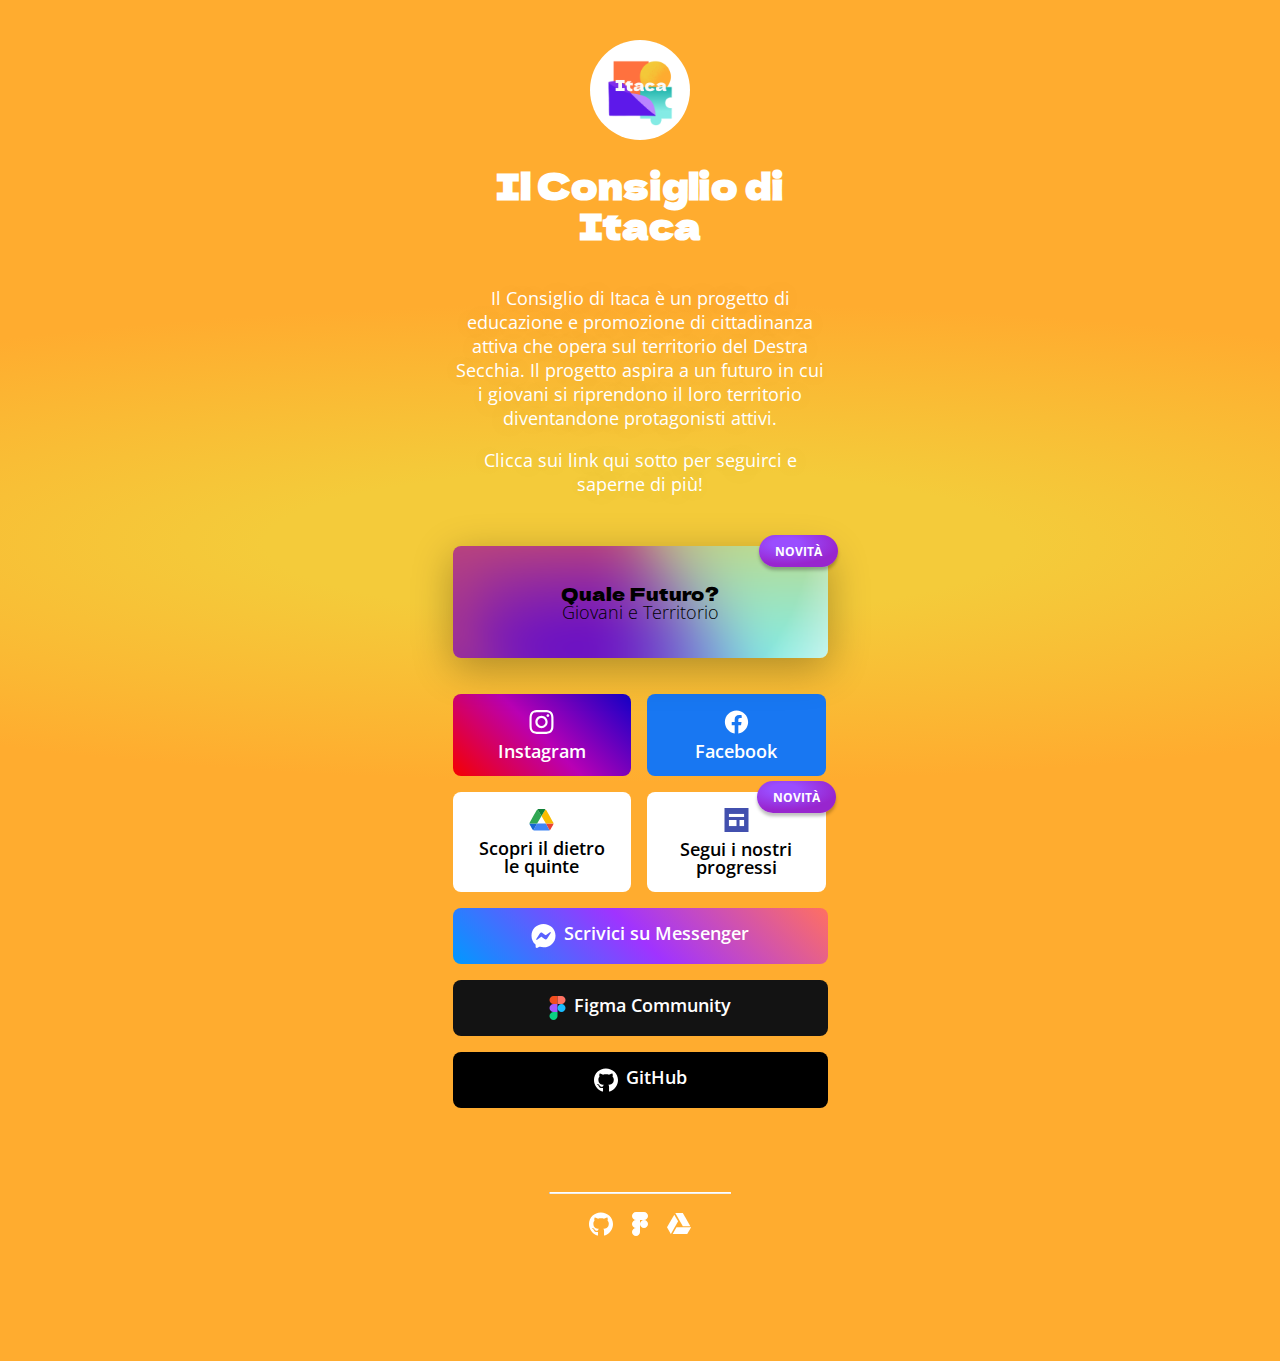
==== index.html @ 5f4da8b5 "UPD: aggiunto link live FB e sfondo" ====
<!DOCTYPE html>
<html lang="it" class="no-js">

<head>
    <meta charset="UTF-8" />
    <meta name="viewport" content="width=device-width" />

    <title>Il Consiglio di Itaca</title>

    <script type="module">
        document.documentElement.classList.remove("no-js"); document.documentElement.classList.add("js");
    </script>

    <link rel="stylesheet" href="assets/css/style.css" />
    <link rel="stylesheet" href="assets/css/print.css" media="print" />

    <!-- Primary Meta Tags -->
    <title>Il Consiglio di Itaca</title>
    <meta name="title" content="Il Consiglio di Itaca" />
    <meta name="description" content="Il Consiglio di Itaca è un progetto di educazione e promozione di cittadinanza attiva che opera sul territorio del Destra Secchia. Il progetto aspira a un futuro in cui i giovani si riprendono il loro territorio diventandone protagonisti attivi."
    />

    <!-- Open Graph / Facebook -->
    <meta property="og:type" content="website" />
    <meta property="og:url" content="https://consiglio-di-itaca.github.io/Links/" />
    <meta property="og:title" content="Il Consiglio di Itaca" />
    <meta property="og:description" content="Il Consiglio di Itaca è un progetto di educazione e promozione di cittadinanza attiva che opera sul territorio del Destra Secchia. Il progetto aspira a un futuro in cui i giovani si riprendono il loro territorio diventandone protagonisti attivi."
    />
    <meta property="og:image" content="assets/img/Banner-SEO.png" />

    <!-- Twitter -->
    <meta property="twitter:card" content="summary_large_image" />
    <meta property="twitter:url" content="https://consiglio-di-itaca.github.io/Links/" />
    <meta property="twitter:title" content="Il Consiglio di Itaca" />
    <meta property="twitter:description" content="Il Consiglio di Itaca è un progetto di educazione e promozione di cittadinanza attiva che opera sul territorio del Destra Secchia. Il progetto aspira a un futuro in cui i giovani si riprendono il loro territorio diventandone protagonisti attivi."
    />
    <meta property="twitter:image" content="assets/img/Banner-SEO.png" />

    <meta property="og:locale" content="it_IT" />
    <meta property="og:type" content="website" />

    <link rel="icon" href="" />
    <link rel="icon" href="" type="image/svg+xml" />
    <link rel="apple-touch-icon" href="" />
    <link rel="manifest" href="" />
    <meta name="theme-color" content="#FFAC2F" />
</head>

<body>
    <!-- Content -->
    <header>
        <img src="assets/img/logo_square.png" alt="Logo - Il Consiglio di Itaca" width="200" />
        <h1>Il Consiglio di Itaca</h1>
        <p>
            Il Consiglio di Itaca è un progetto di educazione e promozione di cittadinanza attiva che opera sul territorio del Destra Secchia. Il progetto aspira a un futuro in cui i giovani si riprendono il loro territorio diventandone protagonisti attivi.
        </p>
        <p>Clicca sui link qui sotto per seguirci e saperne di più!</p>
    </header>
    <main>
        <section>
            <div class="info">
                <p></p>
            </div>
        </section>
        <section>
            <div class="links">
                <a href="https://fb.watch/ceA417_gvL/" class="inEvidenza big new" target="_blank">
                    <p><b>Quale Futuro?</b><br />Giovani e Territorio</p>
                </a>
                <a href="https://www.instagram.com/consiglio_di_itaca/" target="_blank" rel="noopener noreferrer" class="ig small"><svg
              width="25"
              height="24"
              viewBox="0 0 25 24"
              fill="none"
              xmlns="http://www.w3.org/2000/svg"
            >
              <path
                d="M12.5 0C9.24 0 8.833 0.015 7.553 0.072C6.275 0.132 5.405 0.333 4.64 0.63C3.851 0.936 3.181 1.347 2.514 2.014C1.847 2.681 1.435 3.35 1.13 4.14C0.833 4.905 0.631 5.775 0.572 7.053C0.512 8.333 0.5 8.74 0.5 12C0.5 15.26 0.515 15.667 0.572 16.947C0.632 18.224 0.833 19.095 1.13 19.86C1.436 20.648 1.847 21.319 2.514 21.986C3.181 22.652 3.85 23.065 4.64 23.37C5.406 23.666 6.276 23.869 7.553 23.928C8.833 23.988 9.24 24 12.5 24C15.76 24 16.167 23.985 17.447 23.928C18.724 23.868 19.595 23.666 20.36 23.37C21.148 23.064 21.819 22.652 22.486 21.986C23.152 21.319 23.565 20.651 23.87 19.86C24.166 19.095 24.369 18.224 24.428 16.947C24.488 15.667 24.5 15.26 24.5 12C24.5 8.74 24.485 8.333 24.428 7.053C24.368 5.776 24.166 4.904 23.87 4.14C23.564 3.351 23.152 2.681 22.486 2.014C21.819 1.347 21.151 0.935 20.36 0.63C19.595 0.333 18.724 0.131 17.447 0.072C16.167 0.012 15.76 0 12.5 0ZM12.5 2.16C15.703 2.16 16.085 2.176 17.35 2.231C18.52 2.286 19.155 2.48 19.577 2.646C20.139 2.863 20.537 3.123 20.959 3.542C21.378 3.962 21.638 4.361 21.855 4.923C22.019 5.345 22.215 5.98 22.268 7.15C22.325 8.416 22.338 8.796 22.338 12C22.338 15.204 22.323 15.585 22.264 16.85C22.203 18.02 22.008 18.655 21.843 19.077C21.619 19.639 21.364 20.037 20.944 20.459C20.525 20.878 20.12 21.138 19.564 21.355C19.144 21.519 18.499 21.715 17.329 21.768C16.055 21.825 15.68 21.838 12.47 21.838C9.259 21.838 8.884 21.823 7.611 21.764C6.44 21.703 5.795 21.508 5.375 21.343C4.806 21.119 4.415 20.864 3.996 20.444C3.575 20.025 3.306 19.62 3.096 19.064C2.931 18.644 2.737 17.999 2.676 16.829C2.631 15.569 2.615 15.18 2.615 11.985C2.615 8.789 2.631 8.399 2.676 7.124C2.737 5.954 2.931 5.31 3.096 4.89C3.306 4.32 3.575 3.93 3.996 3.509C4.415 3.09 4.806 2.82 5.375 2.611C5.795 2.445 6.426 2.25 7.596 2.19C8.871 2.145 9.246 2.13 12.455 2.13L12.5 2.16ZM12.5 5.838C9.095 5.838 6.338 8.598 6.338 12C6.338 15.405 9.098 18.162 12.5 18.162C15.905 18.162 18.662 15.402 18.662 12C18.662 8.595 15.902 5.838 12.5 5.838ZM12.5 16C10.29 16 8.5 14.21 8.5 12C8.5 9.79 10.29 8 12.5 8C14.71 8 16.5 9.79 16.5 12C16.5 14.21 14.71 16 12.5 16ZM20.346 5.595C20.346 6.39 19.7 7.035 18.906 7.035C18.111 7.035 17.466 6.389 17.466 5.595C17.466 4.801 18.112 4.156 18.906 4.156C19.699 4.155 20.346 4.801 20.346 5.595Z"
                fill="white"
              />
            </svg>
            <p>Instagram</p></a
          >
          <a
            href="https://www.facebook.com/consigliodiitaca"
            target="_blank"
            rel="noopener noreferrer"
            class="fb small"
            ><svg
              width="25"
              height="24"
              viewBox="0 0 25 24"
              fill="none"
              xmlns="http://www.w3.org/2000/svg"
            >
              <path
                d="M24.125 12C24.125 5.57812 18.9219 0.375 12.5 0.375C6.07812 0.375 0.875 5.57812 0.875 12C0.875 17.8022 5.12609 22.6116 10.6836 23.4844V15.3605H7.73047V12H10.6836V9.43875C10.6836 6.52547 12.418 4.91625 15.0744 4.91625C16.3466 4.91625 17.6769 5.14313 17.6769 5.14313V8.0025H16.2106C14.7669 8.0025 14.3164 8.89875 14.3164 9.81797V12H17.5405L17.0248 15.3605H14.3164V23.4844C19.8739 22.6116 24.125 17.8022 24.125 12Z"
                fill="white"
              />
            </svg>
            <p>Facebook</p>
          </a>
                <a href="https://drive.google.com/drive/folders/1-5i4mzk42L7U_ZcVl43KurYPCVK2he1Q?usp=sharing" class="simple small" target="_blank"><svg
              width="25"
              height="22"
              viewBox="0 0 25 22"
              fill="none"
              xmlns="http://www.w3.org/2000/svg"
            >
              <path
                d="M16.9031 14.583H8.12242L4.36243 21.1508C4.81476 21.3808 5.32843 21.5282 5.66065 21.5282C9.11474 21.5282 16.164 21.4771 19.6633 21.4771C20.0231 21.4771 20.36 21.3545 20.662 21.1623L16.9031 14.583Z"
                fill="#4185F3"
              />
              <path
                d="M4.36239 21.151L8.12238 14.5833H0.50324C0.499407 15.0397 0.661685 15.4573 0.915963 15.9336C1.62436 17.2589 2.82292 19.3775 3.52698 20.484C3.7005 20.7567 4.38948 21.1648 4.36239 21.151Z"
                fill="#1767D1"
              />
              <path
                d="M16.9031 14.583L20.6633 21.1613C21.1507 20.8516 21.5478 20.3609 21.8057 19.9091C22.3878 18.8902 23.3722 17.1935 24.0512 16.0448C24.3668 15.5107 24.4895 15.031 24.4818 14.5825L16.9031 14.583Z"
                fill="#E94235"
              />
              <path
                d="M8.12318 14.5835L12.509 6.95878L8.58932 0.423706C8.16535 0.702517 7.80272 1.081 7.63814 1.36926C5.92719 4.37 2.48051 10.5199 0.747336 13.5595C0.56974 13.8705 0.484709 14.2258 0.502258 14.5835H8.12318Z"
                fill="#30A753"
              />
              <path
                d="M16.9028 14.5835L12.509 6.95875L16.3212 0.431091C16.7451 0.710158 17.2105 1.08097 17.3751 1.36949C19.086 4.36997 22.5327 10.5199 24.2666 13.5595C24.4455 13.872 24.4994 14.2257 24.4821 14.5835H16.9028Z"
                fill="#F9BC00"
              />
              <path
                d="M8.58887 0.424703L12.5091 6.95875L16.3212 0.431092C15.9277 0.201092 15.3703 0.0648806 14.8306 0.0477584C13.3289 -0.0023305 10.8945 -0.0225194 9.58426 0.0344695C9.26123 0.0485251 8.59296 0.421892 8.58887 0.424703V0.424703Z"
                fill="#0F8038"
              />
            </svg>
            <p>Scopri il dietro le quinte</p></a
          >
          <a
            href="https://www.consigliodiitaca.it"
            target="_blank"
            rel="noopener noreferrer"
            class="new simple small"
          >
            <svg
              width="25"
              height="24"
              viewBox="0 0 25 24"
              fill="none"
              xmlns="http://www.w3.org/2000/svg"
            >
              <rect x="0.5" width="24" height="24" fill="#4250AE" />
              <rect
                x="4.92102"
                y="5.93684"
                width="15.1579"
                height="3.03158"
                fill="white"
              />
              <rect
                x="4.92102"
                y="12"
                width="7.57895"
                height="6.06316"
                fill="white"
              />
              <rect
                x="15.5316"
                y="12"
                width="4.54737"
                height="6.06316"
                fill="white"
              />
            </svg>

            <p>Segui i nostri progressi</p></a
          >
          <a href="https://m.me/consigliodiitaca" class="mg" target="_blank">
            <svg
              width="25"
              height="24"
              viewBox="0 0 25 24"
              fill="none"
              xmlns="http://www.w3.org/2000/svg"
            >
              <path
                fill-rule="evenodd"
                clip-rule="evenodd"
                d="M0.5 11.64C0.5 4.95169 5.74005 0 12.5 0C19.26 0 24.5 4.95169 24.5 11.64C24.5 18.3284 19.26 23.28 12.5 23.28C11.2858 23.28 10.1209 23.1197 9.02638 22.8188C8.81362 22.7602 8.58737 22.7768 8.38545 22.8658L6.00362 23.9172C5.38058 24.1923 4.67728 23.7492 4.6564 23.0684L4.59105 20.9338C4.58301 20.6708 4.46469 20.425 4.26868 20.2496C1.93376 18.1615 0.5 15.1385 0.5 11.64ZM8.81906 9.4516L5.29406 15.0441C4.95578 15.5808 5.61549 16.1856 6.12086 15.8021L9.9073 12.9284C10.1634 12.734 10.5174 12.733 10.7746 12.9259L13.5783 15.0287C14.4195 15.6597 15.6203 15.4381 16.181 14.5485L19.706 8.95595C20.0442 8.41924 19.3846 7.81444 18.8792 8.19796L15.0927 11.0716C14.8366 11.266 14.4827 11.267 14.2254 11.0741L11.4218 8.97136C10.5805 8.3404 9.37978 8.56192 8.81906 9.4516Z"
                fill="white"
              />
            </svg>
            <p>Scrivici su Messenger</p></a
          >
          <!-- <a href="" class="wa"
            ><svg
              width="24"
              height="24"
              viewBox="0 0 24 24"
              fill="none"
              xmlns="http://www.w3.org/2000/svg"
            >
              <path
                d="M0.0615234 23.9889L1.74784 17.8311C0.704712 16.0253 0.156268 13.9764 0.157839 11.8911C0.157839 5.33841 5.49231 0.010254 12.0442 0.010254C13.6057 0.0100465 15.1519 0.317493 16.5945 0.915032C18.0372 1.51257 19.348 2.38848 20.452 3.49274C21.556 4.597 22.4317 5.90796 23.029 7.35073C23.6262 8.79347 23.9334 10.3398 23.9328 11.9013C23.9328 18.4539 18.5976 23.7829 12.0473 23.7829H12.0418C10.0575 23.7827 8.10499 23.2854 6.36231 22.3366L0.0615234 23.9889ZM6.65442 20.1853L7.01521 20.3992C8.53747 21.3008 10.2742 21.7764 12.0434 21.7761C17.4907 21.7761 21.9197 17.3455 21.922 11.9005C21.9229 9.28105 20.8835 6.76849 19.0323 4.91514C17.1813 3.0618 14.6699 2.01939 12.0505 2.0171C6.6031 2.0171 2.17021 6.44684 2.16784 11.8918C2.16494 13.7514 2.68855 15.5738 3.6781 17.1482L3.91494 17.5216L2.91547 21.1658L6.65442 20.1853Z"
                fill="white"
              />
              <path
                d="M0.473633 23.5737L2.10153 17.6297C1.09566 15.886 0.567375 13.908 0.569949 11.895C0.569949 5.5705 5.71969 0.425507 12.0442 0.425507C13.5513 0.425507 15.0438 0.722452 16.4362 1.29938C17.8286 1.87631 19.0938 2.72192 20.1593 3.7879C21.2249 4.85388 22.0699 6.11934 22.6463 7.51201C23.2226 8.90464 23.519 10.3972 23.5184 11.9045C23.5184 18.229 18.3686 23.3747 12.0449 23.3747H12.0394C10.1242 23.3743 8.23953 22.8945 6.55732 21.979L0.473633 23.5737Z"
                fill="url(#paint0_linear)"
              />
              <path
                d="M0.0615234 23.9889L1.74784 17.8311C0.704712 16.0253 0.156268 13.9764 0.157839 11.8911C0.157839 5.33841 5.49231 0.010254 12.0442 0.010254C13.6057 0.0100465 15.1519 0.317493 16.5945 0.915032C18.0372 1.51257 19.348 2.38848 20.452 3.49274C21.556 4.597 22.4317 5.90796 23.029 7.35073C23.6262 8.79347 23.9334 10.3398 23.9328 11.9013C23.9328 18.4539 18.5976 23.7829 12.0473 23.7829H12.0418C10.0575 23.7827 8.10499 23.2854 6.36231 22.3366L0.0615234 23.9889ZM6.65442 20.1853L7.01521 20.3992C8.53747 21.3008 10.2742 21.7764 12.0434 21.7761C17.4907 21.7761 21.9197 17.3455 21.922 11.9005C21.9229 9.28105 20.8835 6.76849 19.0323 4.91514C17.1813 3.0618 14.6699 2.01939 12.0505 2.0171C6.6031 2.0171 2.17021 6.44684 2.16784 11.8918C2.16494 13.7514 2.68855 15.5738 3.6781 17.1482L3.91494 17.5216L2.91547 21.1658L6.65442 20.1853Z"
                fill="url(#paint1_linear)"
              />
              <path
                fill-rule="evenodd"
                clip-rule="evenodd"
                d="M9.07898 6.92447C8.85635 6.42947 8.62187 6.41999 8.4103 6.41131C8.2374 6.40421 8.03924 6.40421 7.84109 6.40421C7.691 6.40852 7.54341 6.44377 7.40756 6.50776C7.27172 6.57174 7.15054 6.66308 7.05162 6.77605C6.7753 7.07289 6.00793 7.79131 6.00793 9.25262C6.00793 10.7139 7.07215 12.1255 7.22057 12.3245C7.36899 12.5234 9.27319 15.6166 12.2937 16.8071C14.8019 17.7963 15.3127 17.5966 15.8574 17.55C16.4021 17.5034 17.614 16.8316 17.8619 16.1384C18.1098 15.4453 18.109 14.85 18.0348 14.726C17.9606 14.6021 17.7624 14.5279 17.4656 14.3795C17.1687 14.231 15.709 13.511 15.4366 13.4131C15.1642 13.3153 14.9629 13.2647 14.7679 13.5624C14.5729 13.86 14.0013 14.5279 13.8277 14.726C13.654 14.9242 13.4819 14.9495 13.1842 14.801C12.8866 14.6526 11.9313 14.3384 10.7961 13.3271C9.91345 12.5376 9.3174 11.5674 9.14372 11.2705C8.97003 10.9737 9.12556 10.8126 9.27477 10.6642C9.40819 10.5316 9.57161 10.3176 9.72003 10.1439C9.84208 9.99394 9.94203 9.8272 10.0169 9.64893C10.0563 9.56699 10.0747 9.47643 10.0703 9.38557C10.066 9.2947 10.0389 9.20643 9.99161 9.12867C9.9174 8.98025 9.3403 7.51184 9.07898 6.92447Z"
                fill="white"
              />
              <defs>
                <linearGradient
                  id="paint0_linear"
                  x1="11.9968"
                  y1="23.5737"
                  x2="11.9968"
                  y2="0.425507"
                  gradientUnits="userSpaceOnUse"
                >
                  <stop stop-color="#20B038" />
                  <stop offset="1" stop-color="#60D66A" />
                </linearGradient>
                <linearGradient
                  id="paint1_linear"
                  x1="11.9968"
                  y1="23.9889"
                  x2="11.9968"
                  y2="0.0102539"
                  gradientUnits="userSpaceOnUse"
                >
                  <stop stop-color="#F9F9F9" />
                  <stop offset="1" stop-color="white" />
                </linearGradient>
              </defs>
            </svg>
            <p>Scrivici su WhatsApp</p></a
          > -->
          <a href="https://www.figma.com/@itaca" class="f" target="_blank">
            <svg
              width="17"
              height="24"
              viewBox="0 0 17 24"
              fill="none"
              xmlns="http://www.w3.org/2000/svg"
            >
              <path
                d="M4.50156 23.9999C6.70953 23.9999 8.50153 22.208 8.50153 20V16H4.50156C2.29357 16 0.501587 17.792 0.501587 20C0.501587 22.208 2.29357 23.9999 4.50156 23.9999Z"
                fill="#0ACF83"
              />
              <path
                d="M0.501587 12C0.501587 9.79199 2.29357 8 4.50156 8H8.50153V15.9999H4.50156C2.29357 15.9999 0.501587 14.208 0.501587 12Z"
                fill="#A259FF"
              />
              <path
                d="M0.501587 4.00007C0.501587 1.79207 2.29357 6.10352e-05 4.50156 6.10352e-05H8.50153V8.00006H4.50156C2.29357 8.00006 0.501587 6.20807 0.501587 4.00007Z"
                fill="#F24E1E"
              />
              <path
                d="M8.50159 6.10352e-05H12.5016C14.7096 6.10352e-05 16.5016 1.79207 16.5016 4.00007C16.5016 6.20807 14.7096 8.00006 12.5016 8.00006H8.50159V6.10352e-05Z"
                fill="#FF7262"
              />
              <path
                d="M16.5016 12C16.5016 14.208 14.7096 15.9999 12.5016 15.9999C10.2936 15.9999 8.50159 14.208 8.50159 12C8.50159 9.79199 10.2936 8 12.5016 8C14.7096 8 16.5016 9.79199 16.5016 12Z"
                fill="#1ABCFE"
              />
            </svg>
            <p>Figma Community</p>
          </a>
                <a href="https://github.com/consiglio-di-Itaca/" class="gh" target="_blank">
                    <svg width="24" height="24" viewBox="0 0 24 24" fill="none" xmlns="http://www.w3.org/2000/svg">
              <path
                d="M8.02742 19.0196C8.02742 19.1147 7.91613 19.1908 7.77581 19.1908C7.61613 19.205 7.50484 19.129 7.50484 19.0196C7.50484 18.9244 7.61613 18.8484 7.75645 18.8484C7.90161 18.8341 8.02742 18.9102 8.02742 19.0196ZM6.52258 18.8055C6.48871 18.9007 6.58548 19.0101 6.73065 19.0386C6.85645 19.0861 7.00161 19.0386 7.03064 18.9435C7.05968 18.8484 6.96774 18.739 6.82258 18.6962C6.69677 18.6629 6.55645 18.7104 6.52258 18.8055ZM8.66129 18.7247C8.52097 18.758 8.42419 18.8484 8.43871 18.9577C8.45323 19.0529 8.57903 19.1147 8.72419 19.0814C8.86452 19.0481 8.96129 18.9577 8.94677 18.8626C8.93226 18.7723 8.80161 18.7104 8.66129 18.7247ZM11.8452 0.5C5.13387 0.5 0 5.50799 0 12.1045C0 17.3788 3.37742 21.8921 8.20161 23.4806C8.82097 23.59 9.03871 23.2143 9.03871 22.9052C9.03871 22.6103 9.02419 20.9838 9.02419 19.985C9.02419 19.985 5.6371 20.6984 4.92581 18.5678C4.92581 18.5678 4.37419 17.1838 3.58065 16.8271C3.58065 16.8271 2.47258 16.0804 3.65806 16.0947C3.65806 16.0947 4.8629 16.1898 5.52581 17.3217C6.58548 19.1575 8.36129 18.6296 9.05323 18.3157C9.16452 17.5547 9.47903 17.0268 9.82742 16.7129C7.12258 16.4181 4.39355 16.0328 4.39355 11.4576C4.39355 10.1498 4.76129 9.49345 5.53548 8.65641C5.40968 8.34727 4.99839 7.07269 5.66129 5.42714C6.67258 5.118 9 6.71124 9 6.71124C9.96774 6.4449 11.0081 6.30698 12.0387 6.30698C13.0694 6.30698 14.1097 6.4449 15.0774 6.71124C15.0774 6.71124 17.4048 5.11325 18.4161 5.42714C19.079 7.07744 18.6677 8.34727 18.5419 8.65641C19.3161 9.49821 19.7903 10.1545 19.7903 11.4576C19.7903 16.0471 16.9403 16.4133 14.2355 16.7129C14.6806 17.0887 15.0581 17.802 15.0581 18.9197C15.0581 20.5224 15.0435 22.5057 15.0435 22.8956C15.0435 23.2048 15.2661 23.5805 15.8806 23.4711C20.7194 21.8921 24 17.3788 24 12.1045C24 5.50799 18.5565 0.5 11.8452 0.5ZM4.70323 16.9032C4.64032 16.9507 4.65484 17.0601 4.7371 17.1505C4.81452 17.2266 4.92581 17.2599 4.98871 17.198C5.05161 17.1505 5.0371 17.0411 4.95484 16.9507C4.87742 16.8746 4.76613 16.8414 4.70323 16.9032ZM4.18064 16.518C4.14677 16.5798 4.19516 16.6559 4.29194 16.7034C4.36935 16.751 4.46613 16.7367 4.5 16.6701C4.53387 16.6083 4.48548 16.5322 4.38871 16.4847C4.29194 16.4561 4.21452 16.4704 4.18064 16.518ZM5.74839 18.2111C5.67097 18.2729 5.7 18.4156 5.81129 18.5059C5.92258 18.6153 6.0629 18.6296 6.12581 18.5535C6.18871 18.4917 6.15968 18.349 6.0629 18.2586C5.95645 18.1492 5.81129 18.135 5.74839 18.2111ZM5.19677 17.5119C5.11935 17.5595 5.11935 17.6832 5.19677 17.7925C5.27419 17.9019 5.40484 17.9495 5.46774 17.9019C5.54516 17.8401 5.54516 17.7164 5.46774 17.6071C5.4 17.4977 5.27419 17.4501 5.19677 17.5119Z"
                fill="white"
              />
            </svg>

                    <p>GitHub</p>
                </a>
            </div>
        </section>
    </main>
    <footer>
        <hr width="180px" />
        <div class="links">
            <a href="https://github.com/Consiglio-di-Itaca/Links/blob/main/index.html" target="_blank"><svg
            width="24"
            height="24"
            viewBox="0 0 24 24"
            fill="none"
            xmlns="http://www.w3.org/2000/svg"
          >
            <path
              d="M8.02742 19.0196C8.02742 19.1147 7.91613 19.1908 7.77581 19.1908C7.61613 19.205 7.50484 19.129 7.50484 19.0196C7.50484 18.9244 7.61613 18.8484 7.75645 18.8484C7.90161 18.8341 8.02742 18.9102 8.02742 19.0196ZM6.52258 18.8055C6.48871 18.9007 6.58548 19.0101 6.73065 19.0386C6.85645 19.0861 7.00161 19.0386 7.03064 18.9435C7.05968 18.8484 6.96774 18.739 6.82258 18.6962C6.69677 18.6629 6.55645 18.7104 6.52258 18.8055ZM8.66129 18.7247C8.52097 18.758 8.42419 18.8484 8.43871 18.9577C8.45323 19.0529 8.57903 19.1147 8.72419 19.0814C8.86452 19.0481 8.96129 18.9577 8.94677 18.8626C8.93226 18.7723 8.80161 18.7104 8.66129 18.7247ZM11.8452 0.5C5.13387 0.5 0 5.50799 0 12.1045C0 17.3788 3.37742 21.8921 8.20161 23.4806C8.82097 23.59 9.03871 23.2143 9.03871 22.9052C9.03871 22.6103 9.02419 20.9838 9.02419 19.985C9.02419 19.985 5.6371 20.6984 4.92581 18.5678C4.92581 18.5678 4.37419 17.1838 3.58065 16.8271C3.58065 16.8271 2.47258 16.0804 3.65806 16.0947C3.65806 16.0947 4.8629 16.1898 5.52581 17.3217C6.58548 19.1575 8.36129 18.6296 9.05323 18.3157C9.16452 17.5547 9.47903 17.0268 9.82742 16.7129C7.12258 16.4181 4.39355 16.0328 4.39355 11.4576C4.39355 10.1498 4.76129 9.49345 5.53548 8.65641C5.40968 8.34727 4.99839 7.07269 5.66129 5.42714C6.67258 5.118 9 6.71124 9 6.71124C9.96774 6.4449 11.0081 6.30698 12.0387 6.30698C13.0694 6.30698 14.1097 6.4449 15.0774 6.71124C15.0774 6.71124 17.4048 5.11325 18.4161 5.42714C19.079 7.07744 18.6677 8.34727 18.5419 8.65641C19.3161 9.49821 19.7903 10.1545 19.7903 11.4576C19.7903 16.0471 16.9403 16.4133 14.2355 16.7129C14.6806 17.0887 15.0581 17.802 15.0581 18.9197C15.0581 20.5224 15.0435 22.5057 15.0435 22.8956C15.0435 23.2048 15.2661 23.5805 15.8806 23.4711C20.7194 21.8921 24 17.3788 24 12.1045C24 5.50799 18.5565 0.5 11.8452 0.5ZM4.70323 16.9032C4.64032 16.9507 4.65484 17.0601 4.7371 17.1505C4.81452 17.2266 4.92581 17.2599 4.98871 17.198C5.05161 17.1505 5.0371 17.0411 4.95484 16.9507C4.87742 16.8746 4.76613 16.8414 4.70323 16.9032ZM4.18064 16.518C4.14677 16.5798 4.19516 16.6559 4.29194 16.7034C4.36935 16.751 4.46613 16.7367 4.5 16.6701C4.53387 16.6083 4.48548 16.5322 4.38871 16.4847C4.29194 16.4561 4.21452 16.4704 4.18064 16.518ZM5.74839 18.2111C5.67097 18.2729 5.7 18.4156 5.81129 18.5059C5.92258 18.6153 6.0629 18.6296 6.12581 18.5535C6.18871 18.4917 6.15968 18.349 6.0629 18.2586C5.95645 18.1492 5.81129 18.135 5.74839 18.2111ZM5.19677 17.5119C5.11935 17.5595 5.11935 17.6832 5.19677 17.7925C5.27419 17.9019 5.40484 17.9495 5.46774 17.9019C5.54516 17.8401 5.54516 17.7164 5.46774 17.6071C5.4 17.4977 5.27419 17.4501 5.19677 17.5119Z"
              fill="white"
            />
          </svg>
        </a>
            <a href="https://www.figma.com/team_invite/redeem/9QC9kr8chKsUW8UxGhFmeP" target="_blank">
                <svg width="24" height="24" viewBox="0 0 24 24" fill="none" xmlns="http://www.w3.org/2000/svg">
            <path
              d="M8.00156 23.9999C10.2095 23.9999 12.0015 22.208 12.0015 20V16H8.00156C5.79357 16 4.00159 17.792 4.00159 20C4.00159 22.208 5.79357 23.9999 8.00156 23.9999Z"
              fill="white"
            />
            <path
              d="M4.00159 12C4.00159 9.79199 5.79357 8 8.00156 8H12.0015V15.9999H8.00156C5.79357 15.9999 4.00159 14.208 4.00159 12Z"
              fill="white"
            />
            <path
              d="M4.00159 4.00007C4.00159 1.79207 5.79357 6.10352e-05 8.00156 6.10352e-05H12.0015V8.00006H8.00156C5.79357 8.00006 4.00159 6.20807 4.00159 4.00007Z"
              fill="white"
            />
            <path
              d="M12.0016 6.10352e-05H16.0016C18.2096 6.10352e-05 20.0016 1.79207 20.0016 4.00007C20.0016 6.20807 18.2096 8.00006 16.0016 8.00006H12.0016V6.10352e-05Z"
              fill="white"
            />
            <path
              d="M20.0016 12C20.0016 14.208 18.2096 15.9999 16.0016 15.9999C13.7936 15.9999 12.0016 14.208 12.0016 12C12.0016 9.79199 13.7936 8 16.0016 8C18.2096 8 20.0016 9.79199 20.0016 12Z"
              fill="white"
            />
          </svg>
            </a>
            <a href="https://drive.google.com/drive/folders/1-5i4mzk42L7U_ZcVl43KurYPCVK2he1Q?usp=sharing" target="_blank"><svg
            width="24"
            height="24"
            viewBox="0 0 24 24"
            fill="none"
            xmlns="http://www.w3.org/2000/svg"
          >
            <g clip-path="url(#clip0)">
              <path
                d="M8.28968 1H15.8258L23.3618 14.2909H15.8258L8.28968 1Z"
                fill="white"
              />
              <path
                d="M5.68631 22L9.52286 15.3365L24.0469 15.3365L20.2104 22H5.68631Z"
                fill="white"
              />
              <path
                d="M3.85244 21.8813L0 15.227L7.26203 2.64883L11.1145 9.3031L3.85244 21.8813Z"
                fill="white"
              />
            </g>
            <defs>
              <clipPath id="clip0">
                <rect width="24" height="24" fill="white" />
              </clipPath>
            </defs>
          </svg>
        </a>
        </div>
    </footer>

    <script src="assets/js/xy-polyfill.js" nomodule></script>
    <script src="assets/js/script.js" type="module"></script>
</body>

</html>
---- assets/css/style.css ----
@charset "UTF-8";
@import url("https://fonts.googleapis.com/css2?family=Dela+Gothic+One&display=swap");
@import url("https://fonts.googleapis.com/css2?family=Open+Sans:wght@300;400;700&display=swap");
h1,
h2,
h3 {
  font-family: "Dela Gothic One", cursive;
}

p,
a {
  font-family: "Open Sans", sans-serif;
}

a {
  text-decoration: underline;
  color: #fff;
  font-weight: bold;
}

.small {
  max-width: 34% !important;
  -webkit-box-orient: vertical !important;
  -webkit-box-direction: normal !important;
      -ms-flex-direction: column !important;
          flex-direction: column !important;
  -webkit-box-align: center !important;
      -ms-flex-align: center !important;
          align-items: center !important;
}

.big {
  display: -webkit-box;
  display: -ms-flexbox;
  display: flex;
  -webkit-box-orient: vertical !important;
  -webkit-box-direction: normal !important;
      -ms-flex-direction: column !important;
          flex-direction: column !important;
  -webkit-box-align: center;
      -ms-flex-align: center;
          align-items: center;
  height: 80px;
  margin-bottom: 20px;
  -webkit-box-shadow: 0px 10px 40px rgba(0, 0, 0, 0.295);
          box-shadow: 0px 10px 40px rgba(0, 0, 0, 0.295);
}

.big p {
  font-weight: 300 !important;
}

.big b {
  font-family: "Dela Gothic One", sans-serif;
}

.simple {
  background-color: #fff;
}

.simple p {
  color: #000 !important;
}

body {
  margin: 0;
  padding: 20px;
  background: radial-gradient(125.29% 23.08% at 50.13% 39.89%, #f4cb3a 23.46%, #ffac2f 76.27%);
}

body header {
  width: 100%;
  max-width: 375px;
  margin: 0 auto;
  display: -webkit-box;
  display: -ms-flexbox;
  display: flex;
  -webkit-box-orient: vertical;
  -webkit-box-direction: normal;
      -ms-flex-direction: column;
          flex-direction: column;
  -ms-flex-line-pack: center;
      align-content: center;
  -webkit-box-pack: center;
      -ms-flex-pack: center;
          justify-content: center;
  margin-top: 20px;
  margin-bottom: 50px;
}

body header img {
  margin: 0 auto;
  border-radius: 50%;
  background-color: #fff;
  max-width: 100px;
}

body header h1 {
  text-align: center;
  color: #fff;
  font-size: 36px;
  line-height: 40px;
}

body header p {
  font-size: 18px;
  text-align: center;
  color: #fff;
  text-shadow: 0px 0px 30px #00000030;
  margin-bottom: 0;
}

body main section .links {
  display: -webkit-box;
  display: -ms-flexbox;
  display: flex;
  -webkit-box-orient: horizontal;
  -webkit-box-direction: normal;
      -ms-flex-direction: row;
          flex-direction: row;
  -ms-flex-wrap: wrap;
      flex-wrap: wrap;
  gap: 16px;
  max-width: 375px;
  margin: 0 auto;
}

body main section .links a {
  text-align: center;
  padding: 16px 25.5px;
  border-radius: 8px;
  border: 0;
  text-decoration: none;
  display: -webkit-box;
  display: -ms-flexbox;
  display: flex;
  gap: 8px;
  width: 100%;
  -webkit-box-orient: horizontal;
  -webkit-box-direction: normal;
      -ms-flex-direction: row;
          flex-direction: row;
  place-content: center;
}

body main section .links a.inEvidenza {
  background-image: url("../img/Quale_Futuro-sfondo.png");
  background-position: center;
  background-size: cover;
}

body main section .links a.inEvidenza p {
  color: #000;
}

body main section .links a.new {
  position: relative;
}

body main section .links a.new::after {
  content: "NOVITÀ";
  font-weight: bold;
  background: radial-gradient(67.42% 65.41% at 34.48% 26.69%, #9a4dff 26.56%, #9825ce 100%);
  -webkit-box-shadow: 0px 4px 7px rgba(0, 0, 0, 0.15);
          box-shadow: 0px 4px 7px rgba(0, 0, 0, 0.15);
  border-radius: 16px;
  padding: 8px 16px 7px;
  font-size: 12px;
  position: absolute;
  top: 5px;
  right: -10px;
  -webkit-transform: translate(0%, -50%);
          transform: translate(0%, -50%);
  -webkit-box-shadow: 0px 3.2887697219848633px 3.2887697219848633px 0px #00000040;
          box-shadow: 0px 3.2887697219848633px 3.2887697219848633px 0px #00000040;
}

body main section .links a.ig {
  background: linear-gradient(225deg, #1400c8 0%, #b900b4 50.52%, #f50000 100%);
}

body main section .links a.fb {
  background: #1877f2;
}

body main section .links a.mg {
  background: linear-gradient(225deg, #ff7061 0%, #a033ff 50.52%, #0099ff 100%);
}

body main section .links a.wa {
  background: #455a64;
}

body main section .links a.f {
  background: #131313;
}

body main section .links a.gh {
  background: #000000;
}

body main section .links a p {
  font-weight: 600;
  font-size: 18px;
  line-height: 18px;
  color: #fff;
  margin: 0;
}

body footer {
  margin-top: 84px;
  margin-bottom: 100px;
  text-align: center;
}

body footer hr {
  border-top: 1px solid #fff;
  margin-bottom: 18px;
}

body footer .links {
  display: -webkit-box;
  display: -ms-flexbox;
  display: flex;
  -webkit-box-orient: horizontal;
  -webkit-box-direction: normal;
      -ms-flex-direction: row;
          flex-direction: row;
  gap: 15px;
  place-content: center;
}
/*# sourceMappingURL=style.css.map */
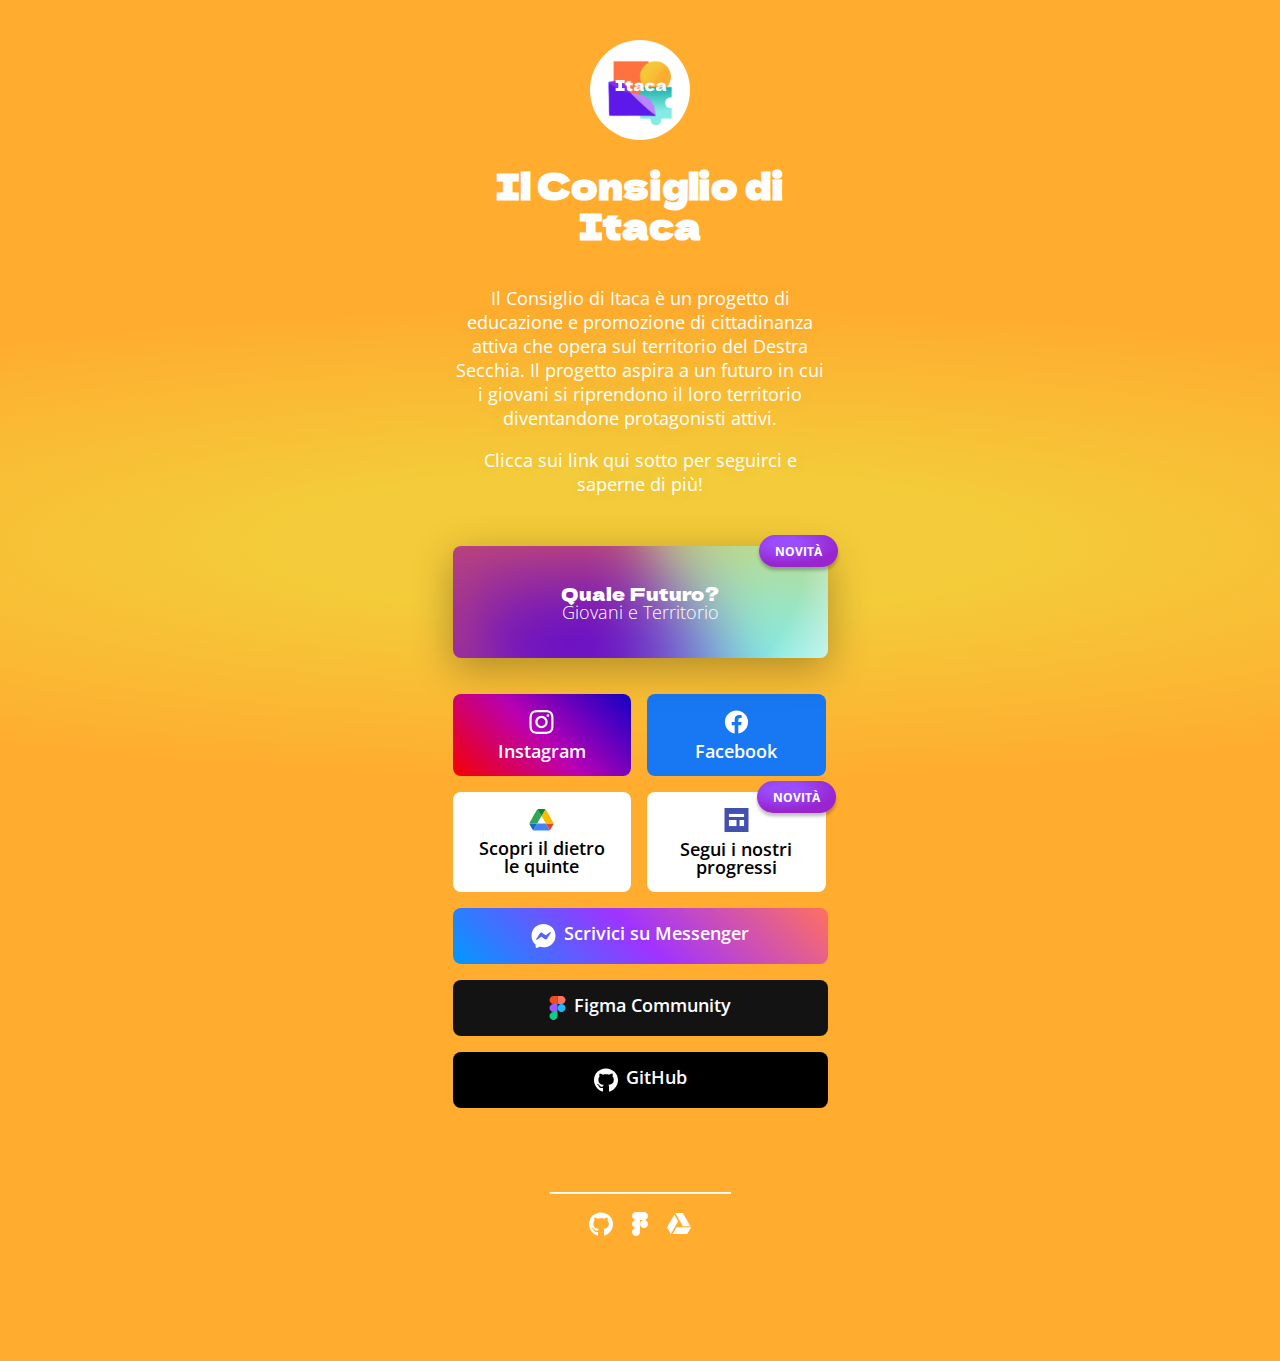
==== commit 60701c0f: "ADD: favicon" ====
--- a/index.html
+++ b/index.html
@@ -39,8 +39,8 @@
     <meta property="og:locale" content="it_IT" />
     <meta property="og:type" content="website" />
 
-    <link rel="icon" href="" />
-    <link rel="icon" href="" type="image/svg+xml" />
+    <link rel="icon" href="assets/img/favicon.png" />
+    <link rel="icon" href="assets/img/favicon.png" type="image/svg+xml" />
     <link rel="apple-touch-icon" href="" />
     <link rel="manifest" href="" />
     <meta name="theme-color" content="#FFAC2F" />
--- a/assets/css/style.css
+++ b/assets/css/style.css
@@ -150,7 +150,7 @@
 }
 
 body main section .links a.inEvidenza p {
-  color: #000;
+  color: #fff;
 }
 
 body main section .links a.new {
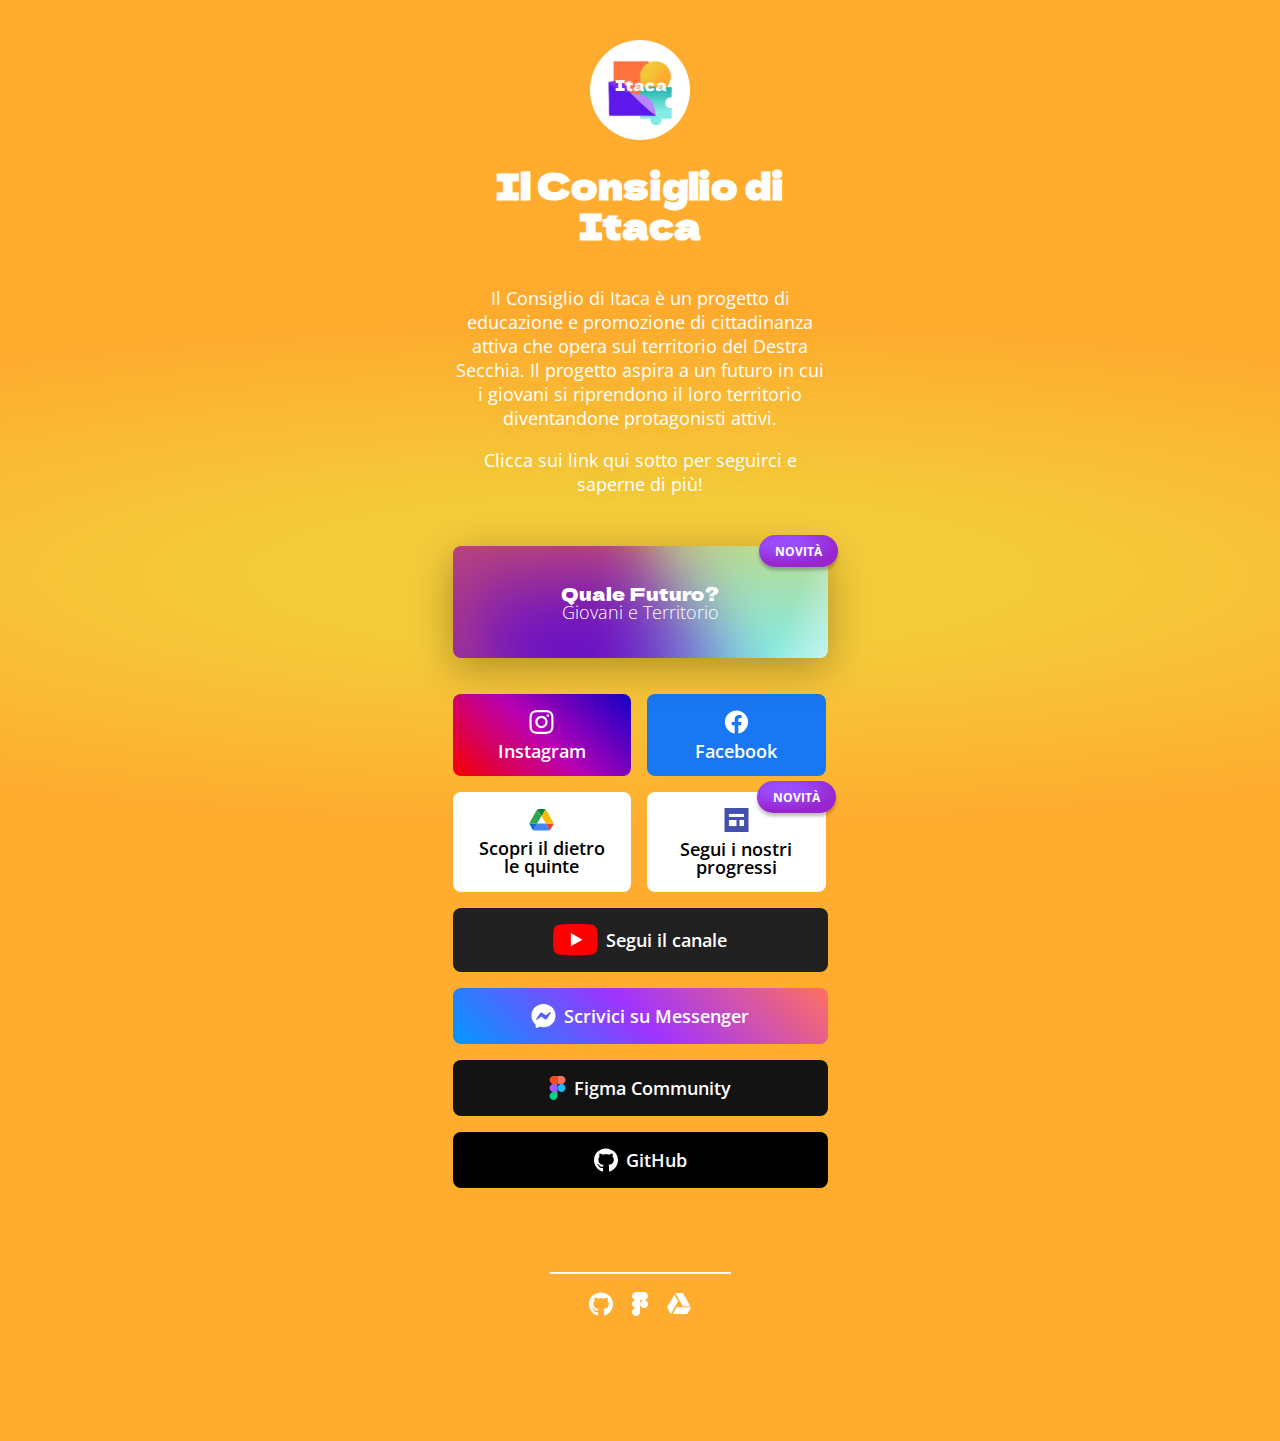
==== commit 254b47fd: "ADD: link a youtube" ====
--- a/index.html
+++ b/index.html
@@ -172,6 +172,13 @@
             </svg>
 
             <p>Segui i nostri progressi</p></a
+          >
+          <a href="https://www.youtube.com/channel/UCPjknRKxvfmuDhoKAN1G0sA" class="yt" target="_blank">
+<svg width="45"  viewBox="0 0 115 80" fill="none" xmlns="http://www.w3.org/2000/svg">
+<path d="M111.641 12.5198C110.986 10.0999 109.709 7.8937 107.936 6.121C106.164 4.3483 103.957 3.07093 101.537 2.41611C92.6783 0 57.0225 0 57.0225 0C57.0225 0 21.3666 0.0732153 12.5076 2.48932C10.0876 3.14415 7.88144 4.42152 6.10874 6.19422C4.33604 7.96692 3.05868 10.1731 2.40385 12.593C-0.275833 28.3343 -1.31549 52.3197 2.47706 67.4313C3.13189 69.8513 4.40926 72.0574 6.18196 73.8301C7.95466 75.6028 10.1608 76.8802 12.5808 77.535C21.4398 79.9511 57.0957 79.9511 57.0957 79.9511C57.0957 79.9511 92.7516 79.9511 101.611 77.535C104.031 76.8802 106.237 75.6028 108.009 73.8301C109.782 72.0574 111.059 69.8513 111.714 67.4313C114.54 51.6681 115.412 27.6974 111.641 12.5198Z" fill="#FF0000"/>
+<path d="M45.6748 57.108L75.2538 39.9756L45.6748 22.8433V57.108Z" fill="white"/>
+</svg>
+            <p>Segui il canale</p></a
           >
           <a href="https://m.me/consigliodiitaca" class="mg" target="_blank">
             <svg
--- a/assets/css/style.css
+++ b/assets/css/style.css
@@ -141,6 +141,9 @@
       -ms-flex-direction: row;
           flex-direction: row;
   place-content: center;
+  -webkit-box-align: center;
+      -ms-flex-align: center;
+          align-items: center;
 }
 
 body main section .links a.inEvidenza {
@@ -187,6 +190,10 @@
   background: linear-gradient(225deg, #ff7061 0%, #a033ff 50.52%, #0099ff 100%);
 }
 
+body main section .links a.yt {
+  background-color: #212121;
+}
+
 body main section .links a.wa {
   background: #455a64;
 }
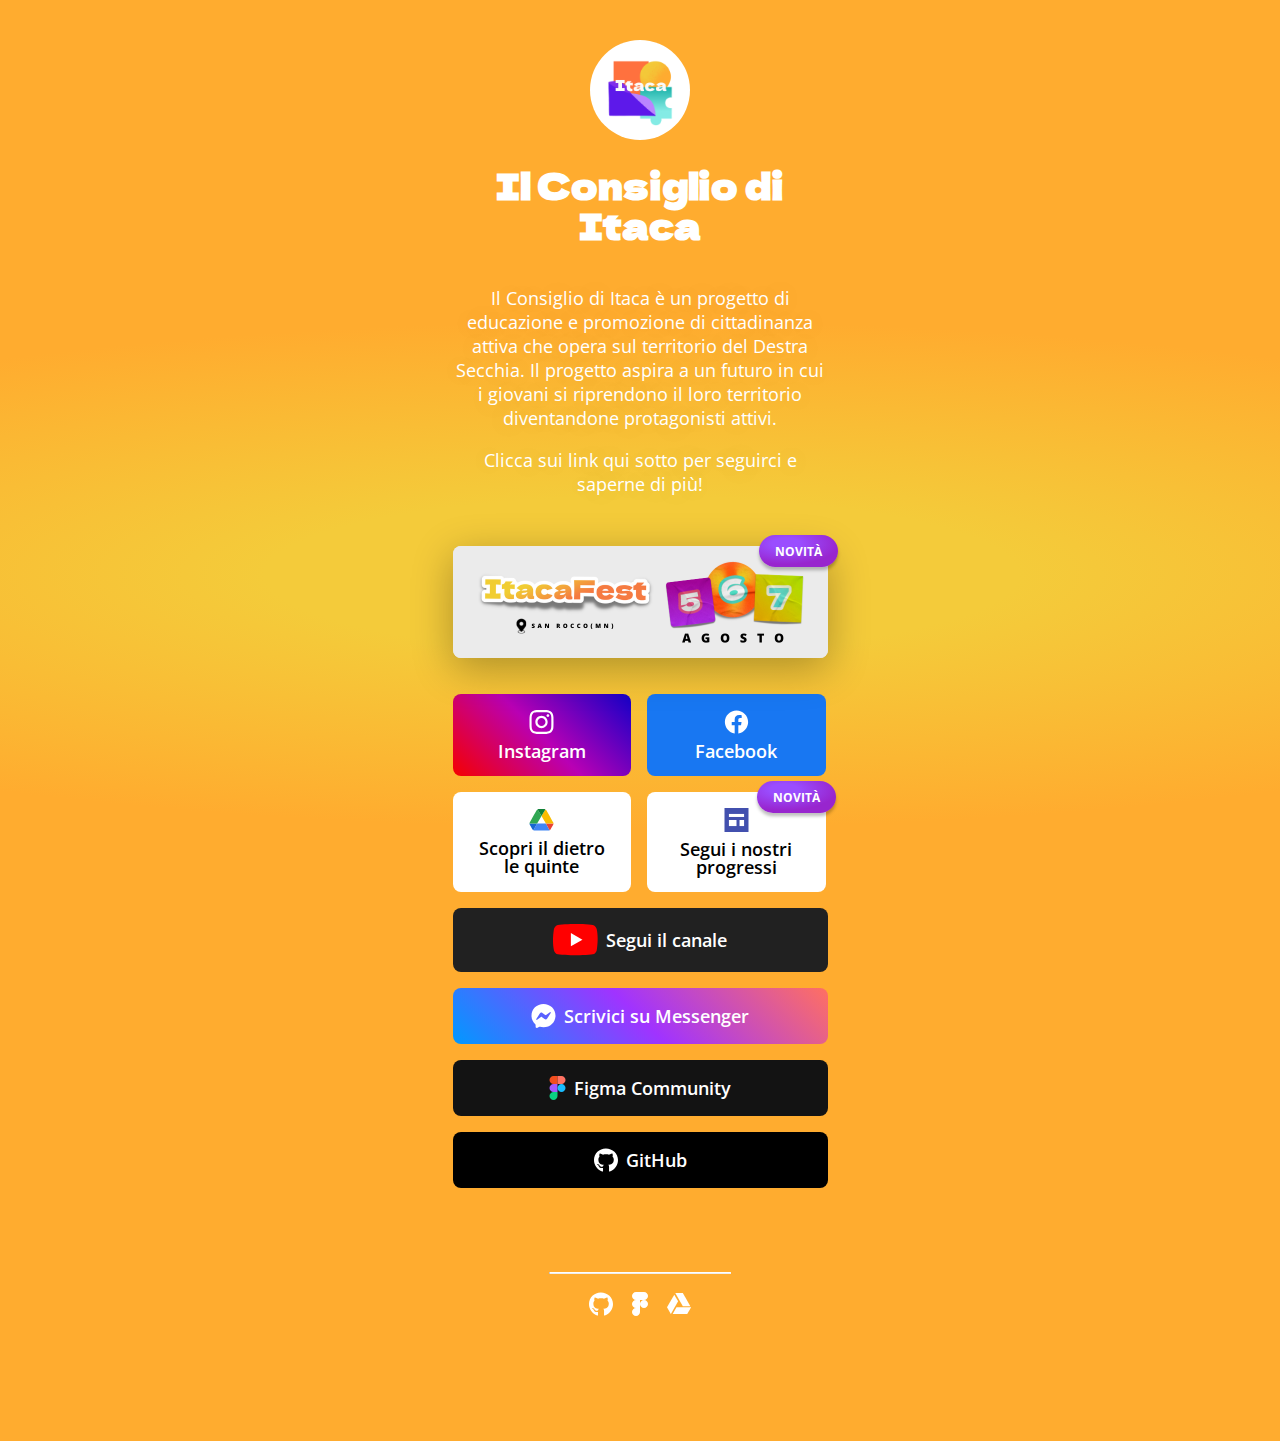
==== commit 0b1b12ec: "ADD: nuovo link e banner in evidenza per ITACAFEST" ====
--- a/index.html
+++ b/index.html
@@ -64,8 +64,8 @@
         </section>
         <section>
             <div class="links">
-                <a href="https://fb.watch/ceA417_gvL/" class="inEvidenza big new" target="_blank">
-                    <p><b>Quale Futuro?</b><br />Giovani e Territorio</p>
+                <a href="https://www.facebook.com/consigliodiitaca" class="inEvidenza big new" target="_blank">
+                    <img src="assets/img/ITACAFEST.png" alt="ITACAFEST - 5/6/7 agosto 2022 a San Rocco (MN)" style="width: 100%; border-radius: 8px" />
                 </a>
                 <a href="https://www.instagram.com/consiglio_di_itaca/" target="_blank" rel="noopener noreferrer" class="ig small"><svg
               width="25"
@@ -173,11 +173,26 @@
 
             <p>Segui i nostri progressi</p></a
           >
-          <a href="https://www.youtube.com/channel/UCPjknRKxvfmuDhoKAN1G0sA" class="yt" target="_blank">
-<svg width="45"  viewBox="0 0 115 80" fill="none" xmlns="http://www.w3.org/2000/svg">
-<path d="M111.641 12.5198C110.986 10.0999 109.709 7.8937 107.936 6.121C106.164 4.3483 103.957 3.07093 101.537 2.41611C92.6783 0 57.0225 0 57.0225 0C57.0225 0 21.3666 0.0732153 12.5076 2.48932C10.0876 3.14415 7.88144 4.42152 6.10874 6.19422C4.33604 7.96692 3.05868 10.1731 2.40385 12.593C-0.275833 28.3343 -1.31549 52.3197 2.47706 67.4313C3.13189 69.8513 4.40926 72.0574 6.18196 73.8301C7.95466 75.6028 10.1608 76.8802 12.5808 77.535C21.4398 79.9511 57.0957 79.9511 57.0957 79.9511C57.0957 79.9511 92.7516 79.9511 101.611 77.535C104.031 76.8802 106.237 75.6028 108.009 73.8301C109.782 72.0574 111.059 69.8513 111.714 67.4313C114.54 51.6681 115.412 27.6974 111.641 12.5198Z" fill="#FF0000"/>
-<path d="M45.6748 57.108L75.2538 39.9756L45.6748 22.8433V57.108Z" fill="white"/>
-</svg>
+          <a
+            href="https://www.youtube.com/channel/UCPjknRKxvfmuDhoKAN1G0sA"
+            class="yt"
+            target="_blank"
+          >
+            <svg
+              width="45"
+              viewBox="0 0 115 80"
+              fill="none"
+              xmlns="http://www.w3.org/2000/svg"
+            >
+              <path
+                d="M111.641 12.5198C110.986 10.0999 109.709 7.8937 107.936 6.121C106.164 4.3483 103.957 3.07093 101.537 2.41611C92.6783 0 57.0225 0 57.0225 0C57.0225 0 21.3666 0.0732153 12.5076 2.48932C10.0876 3.14415 7.88144 4.42152 6.10874 6.19422C4.33604 7.96692 3.05868 10.1731 2.40385 12.593C-0.275833 28.3343 -1.31549 52.3197 2.47706 67.4313C3.13189 69.8513 4.40926 72.0574 6.18196 73.8301C7.95466 75.6028 10.1608 76.8802 12.5808 77.535C21.4398 79.9511 57.0957 79.9511 57.0957 79.9511C57.0957 79.9511 92.7516 79.9511 101.611 77.535C104.031 76.8802 106.237 75.6028 108.009 73.8301C109.782 72.0574 111.059 69.8513 111.714 67.4313C114.54 51.6681 115.412 27.6974 111.641 12.5198Z"
+                fill="#FF0000"
+              />
+              <path
+                d="M45.6748 57.108L75.2538 39.9756L45.6748 22.8433V57.108Z"
+                fill="white"
+              />
+            </svg>
             <p>Segui il canale</p></a
           >
           <a href="https://m.me/consigliodiitaca" class="mg" target="_blank">
--- a/assets/css/style.css
+++ b/assets/css/style.css
@@ -147,9 +147,10 @@
 }
 
 body main section .links a.inEvidenza {
-  background-image: url("../img/Quale_Futuro-sfondo.png");
+  background-color: #ebebeb;
   background-position: center;
   background-size: cover;
+  padding: 16px 0;
 }
 
 body main section .links a.inEvidenza p {
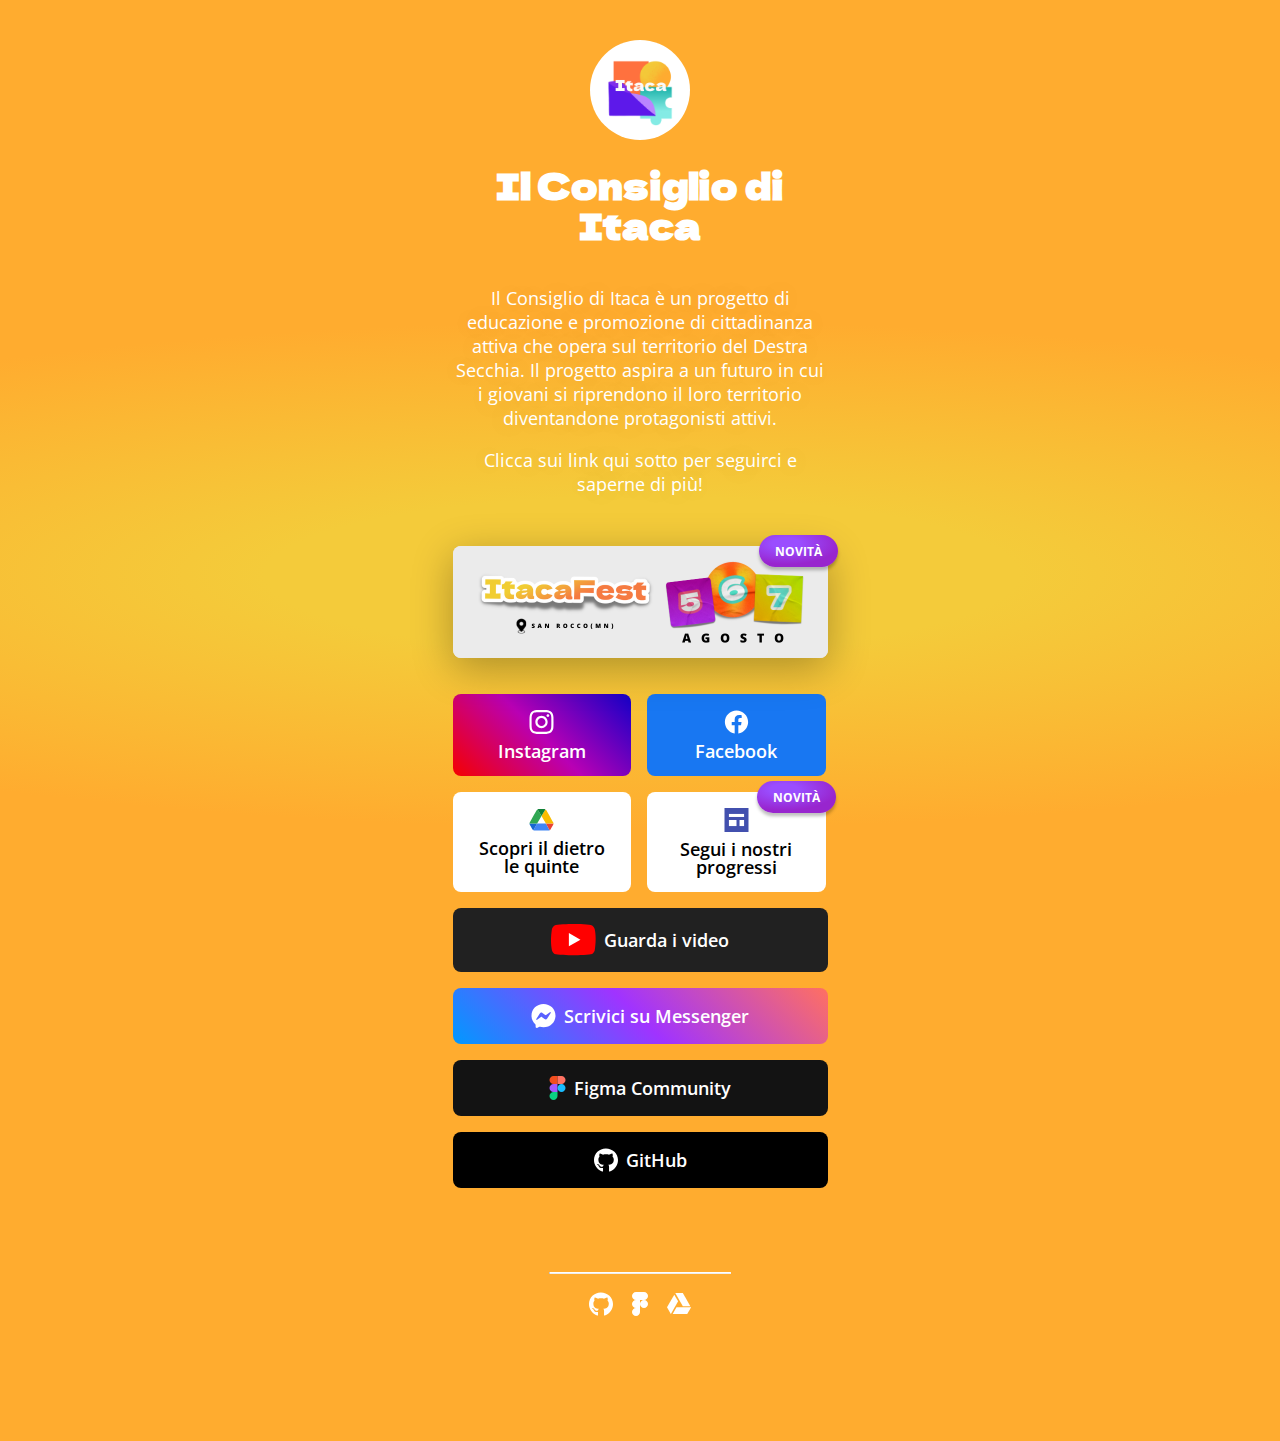
==== commit 06426718: "UPD: nuova CTA per youtube" ====
--- a/index.html
+++ b/index.html
@@ -193,7 +193,7 @@
                 fill="white"
               />
             </svg>
-            <p>Segui il canale</p></a
+            <p>Guarda i video</p></a
           >
           <a href="https://m.me/consigliodiitaca" class="mg" target="_blank">
             <svg
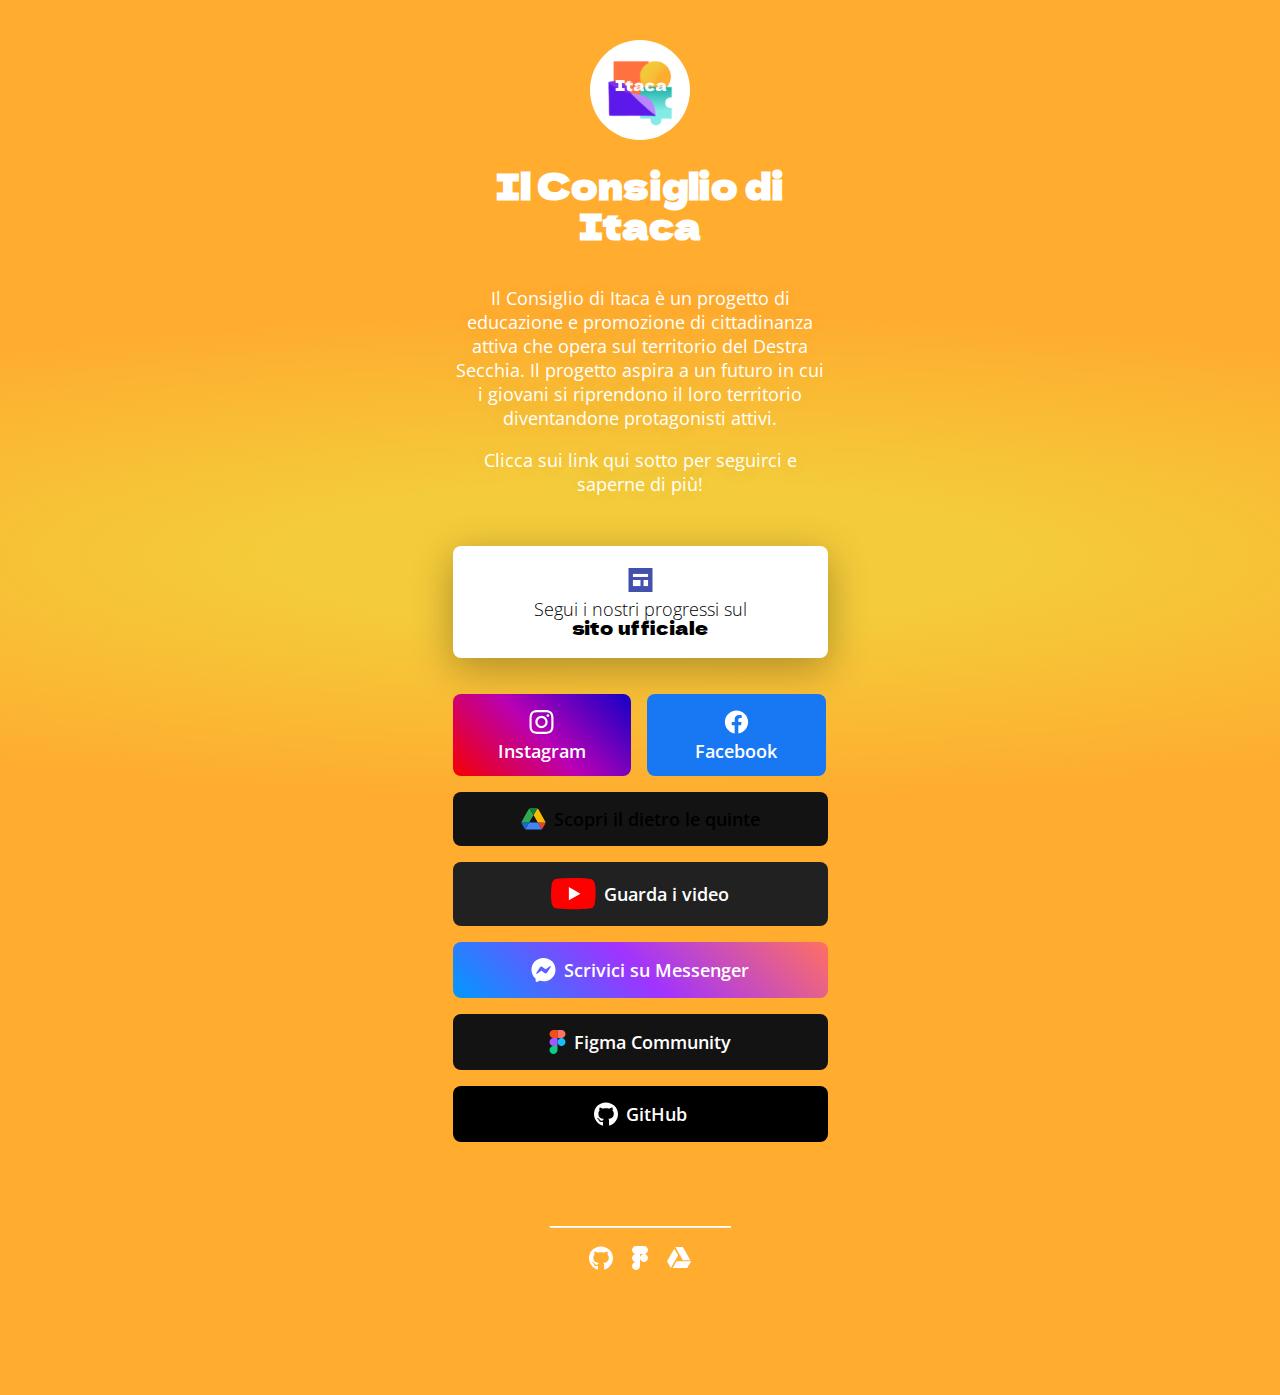
==== commit e19947bd: "UPD: rimosso banner itacafest e spostato blocco Google Site" ====
--- a/index.html
+++ b/index.html
@@ -64,9 +64,39 @@
         </section>
         <section>
             <div class="links">
-                <a href="https://www.facebook.com/consigliodiitaca" class="inEvidenza big new" target="_blank">
+                <!-- <a href="https://www.facebook.com/consigliodiitaca" class="inEvidenza big new" target="_blank">
                     <img src="assets/img/ITACAFEST.png" alt="ITACAFEST - 5/6/7 agosto 2022 a San Rocco (MN)" style="width: 100%; border-radius: 8px" />
+                </a> -->
+                <!--Google Site-->
+                <a href="https://www.consigliodiitaca.it" target="_blank" rel="noopener noreferrer" class="simple big">
+                    <svg width="25" height="24" viewBox="0 0 25 24" fill="none" xmlns="http://www.w3.org/2000/svg">
+              <rect x="0.5" width="24" height="24" fill="#4250AE" />
+              <rect
+                x="4.92102"
+                y="5.93684"
+                width="15.1579"
+                height="3.03158"
+                fill="white"
+              />
+              <rect
+                x="4.92102"
+                y="12"
+                width="7.57895"
+                height="6.06316"
+                fill="white"
+              />
+              <rect
+                x="15.5316"
+                y="12"
+                width="4.54737"
+                height="6.06316"
+                fill="white"
+              />
+            </svg>
+
+                    <p>Segui i nostri progressi sul <br /><b>sito ufficiale</b></p>
                 </a>
+                <!--Instagram-->
                 <a href="https://www.instagram.com/consiglio_di_itaca/" target="_blank" rel="noopener noreferrer" class="ig small"><svg
               width="25"
               height="24"
@@ -81,6 +111,7 @@
             </svg>
             <p>Instagram</p></a
           >
+          <!--Facebook-->
           <a
             href="https://www.facebook.com/consigliodiitaca"
             target="_blank"
@@ -100,7 +131,8 @@
             </svg>
             <p>Facebook</p>
           </a>
-                <a href="https://drive.google.com/drive/folders/1-5i4mzk42L7U_ZcVl43KurYPCVK2he1Q?usp=sharing" class="simple small" target="_blank"><svg
+                <!--Google Drive-->
+                <a href="https://drive.google.com/drive/folders/1-5i4mzk42L7U_ZcVl43KurYPCVK2he1Q?usp=sharing" class="simple f" target="_blank"><svg
               width="25"
               height="22"
               viewBox="0 0 25 22"
@@ -134,45 +166,7 @@
             </svg>
             <p>Scopri il dietro le quinte</p></a
           >
-          <a
-            href="https://www.consigliodiitaca.it"
-            target="_blank"
-            rel="noopener noreferrer"
-            class="new simple small"
-          >
-            <svg
-              width="25"
-              height="24"
-              viewBox="0 0 25 24"
-              fill="none"
-              xmlns="http://www.w3.org/2000/svg"
-            >
-              <rect x="0.5" width="24" height="24" fill="#4250AE" />
-              <rect
-                x="4.92102"
-                y="5.93684"
-                width="15.1579"
-                height="3.03158"
-                fill="white"
-              />
-              <rect
-                x="4.92102"
-                y="12"
-                width="7.57895"
-                height="6.06316"
-                fill="white"
-              />
-              <rect
-                x="15.5316"
-                y="12"
-                width="4.54737"
-                height="6.06316"
-                fill="white"
-              />
-            </svg>
-
-            <p>Segui i nostri progressi</p></a
-          >
+
           <a
             href="https://www.youtube.com/channel/UCPjknRKxvfmuDhoKAN1G0sA"
             class="yt"
@@ -325,7 +319,7 @@
             />
           </svg>
         </a>
-            <a href="https://www.figma.com/team_invite/redeem/9QC9kr8chKsUW8UxGhFmeP" target="_blank">
+            <a href="https://www.figma.com/@itaca" target="_blank">
                 <svg width="24" height="24" viewBox="0 0 24 24" fill="none" xmlns="http://www.w3.org/2000/svg">
             <path
               d="M8.00156 23.9999C10.2095 23.9999 12.0015 22.208 12.0015 20V16H8.00156C5.79357 16 4.00159 17.792 4.00159 20C4.00159 22.208 5.79357 23.9999 8.00156 23.9999Z"
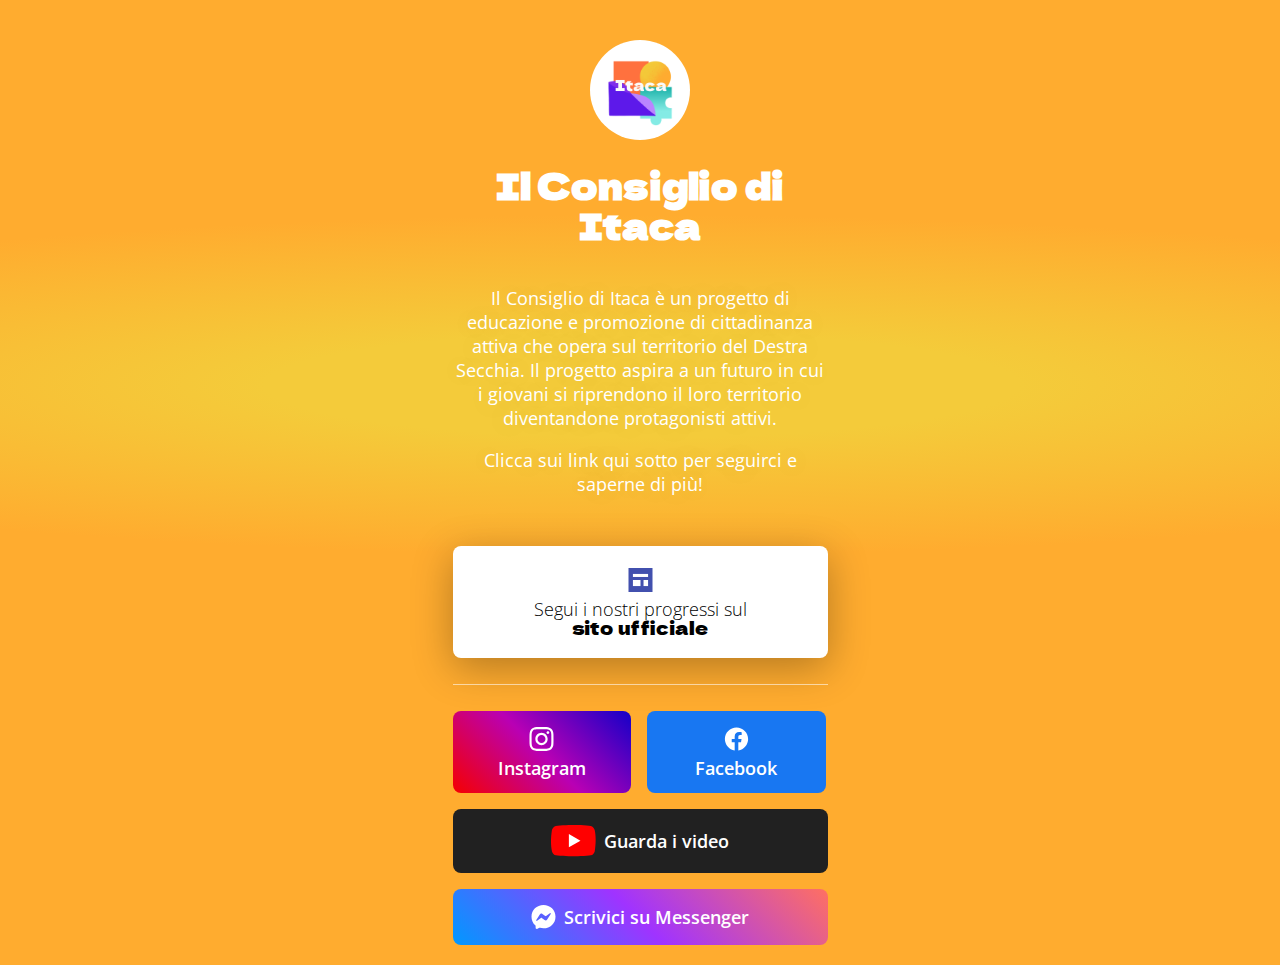
==== commit 658616e5: "Cancellati vecchi link e aggiustato la grafica" ====
--- a/index.html
+++ b/index.html
@@ -96,6 +96,7 @@
 
                     <p>Segui i nostri progressi sul <br /><b>sito ufficiale</b></p>
                 </a>
+                <div class="divider"></div>
                 <!--Instagram-->
                 <a href="https://www.instagram.com/consiglio_di_itaca/" target="_blank" rel="noopener noreferrer" class="ig small"><svg
               width="25"
@@ -131,53 +132,9 @@
             </svg>
             <p>Facebook</p>
           </a>
-                <!--Google Drive-->
-                <a href="https://drive.google.com/drive/folders/1-5i4mzk42L7U_ZcVl43KurYPCVK2he1Q?usp=sharing" class="simple f" target="_blank"><svg
-              width="25"
-              height="22"
-              viewBox="0 0 25 22"
-              fill="none"
-              xmlns="http://www.w3.org/2000/svg"
-            >
-              <path
-                d="M16.9031 14.583H8.12242L4.36243 21.1508C4.81476 21.3808 5.32843 21.5282 5.66065 21.5282C9.11474 21.5282 16.164 21.4771 19.6633 21.4771C20.0231 21.4771 20.36 21.3545 20.662 21.1623L16.9031 14.583Z"
-                fill="#4185F3"
-              />
-              <path
-                d="M4.36239 21.151L8.12238 14.5833H0.50324C0.499407 15.0397 0.661685 15.4573 0.915963 15.9336C1.62436 17.2589 2.82292 19.3775 3.52698 20.484C3.7005 20.7567 4.38948 21.1648 4.36239 21.151Z"
-                fill="#1767D1"
-              />
-              <path
-                d="M16.9031 14.583L20.6633 21.1613C21.1507 20.8516 21.5478 20.3609 21.8057 19.9091C22.3878 18.8902 23.3722 17.1935 24.0512 16.0448C24.3668 15.5107 24.4895 15.031 24.4818 14.5825L16.9031 14.583Z"
-                fill="#E94235"
-              />
-              <path
-                d="M8.12318 14.5835L12.509 6.95878L8.58932 0.423706C8.16535 0.702517 7.80272 1.081 7.63814 1.36926C5.92719 4.37 2.48051 10.5199 0.747336 13.5595C0.56974 13.8705 0.484709 14.2258 0.502258 14.5835H8.12318Z"
-                fill="#30A753"
-              />
-              <path
-                d="M16.9028 14.5835L12.509 6.95875L16.3212 0.431091C16.7451 0.710158 17.2105 1.08097 17.3751 1.36949C19.086 4.36997 22.5327 10.5199 24.2666 13.5595C24.4455 13.872 24.4994 14.2257 24.4821 14.5835H16.9028Z"
-                fill="#F9BC00"
-              />
-              <path
-                d="M8.58887 0.424703L12.5091 6.95875L16.3212 0.431092C15.9277 0.201092 15.3703 0.0648806 14.8306 0.0477584C13.3289 -0.0023305 10.8945 -0.0225194 9.58426 0.0344695C9.26123 0.0485251 8.59296 0.421892 8.58887 0.424703V0.424703Z"
-                fill="#0F8038"
-              />
-            </svg>
-            <p>Scopri il dietro le quinte</p></a
-          >
-
-          <a
-            href="https://www.youtube.com/channel/UCPjknRKxvfmuDhoKAN1G0sA"
-            class="yt"
-            target="_blank"
-          >
-            <svg
-              width="45"
-              viewBox="0 0 115 80"
-              fill="none"
-              xmlns="http://www.w3.org/2000/svg"
-            >
+
+                <a href="https://www.youtube.com/channel/UCPjknRKxvfmuDhoKAN1G0sA" class="yt" target="_blank">
+                    <svg width="45" viewBox="0 0 115 80" fill="none" xmlns="http://www.w3.org/2000/svg">
               <path
                 d="M111.641 12.5198C110.986 10.0999 109.709 7.8937 107.936 6.121C106.164 4.3483 103.957 3.07093 101.537 2.41611C92.6783 0 57.0225 0 57.0225 0C57.0225 0 21.3666 0.0732153 12.5076 2.48932C10.0876 3.14415 7.88144 4.42152 6.10874 6.19422C4.33604 7.96692 3.05868 10.1731 2.40385 12.593C-0.275833 28.3343 -1.31549 52.3197 2.47706 67.4313C3.13189 69.8513 4.40926 72.0574 6.18196 73.8301C7.95466 75.6028 10.1608 76.8802 12.5808 77.535C21.4398 79.9511 57.0957 79.9511 57.0957 79.9511C57.0957 79.9511 92.7516 79.9511 101.611 77.535C104.031 76.8802 106.237 75.6028 108.009 73.8301C109.782 72.0574 111.059 69.8513 111.714 67.4313C114.54 51.6681 115.412 27.6974 111.641 12.5198Z"
                 fill="#FF0000"
@@ -187,16 +144,10 @@
                 fill="white"
               />
             </svg>
-            <p>Guarda i video</p></a
-          >
-          <a href="https://m.me/consigliodiitaca" class="mg" target="_blank">
-            <svg
-              width="25"
-              height="24"
-              viewBox="0 0 25 24"
-              fill="none"
-              xmlns="http://www.w3.org/2000/svg"
-            >
+                    <p>Guarda i video</p>
+                </a>
+                <a href="https://m.me/consigliodiitaca" class="mg" target="_blank">
+                    <svg width="25" height="24" viewBox="0 0 25 24" fill="none" xmlns="http://www.w3.org/2000/svg">
               <path
                 fill-rule="evenodd"
                 clip-rule="evenodd"
@@ -204,9 +155,9 @@
                 fill="white"
               />
             </svg>
-            <p>Scrivici su Messenger</p></a
-          >
-          <!-- <a href="" class="wa"
+                    <p>Scrivici su Messenger</p>
+                </a>
+                <!-- <a href="" class="wa"
             ><svg
               width="24"
               height="24"
@@ -259,120 +210,9 @@
             </svg>
             <p>Scrivici su WhatsApp</p></a
           > -->
-          <a href="https://www.figma.com/@itaca" class="f" target="_blank">
-            <svg
-              width="17"
-              height="24"
-              viewBox="0 0 17 24"
-              fill="none"
-              xmlns="http://www.w3.org/2000/svg"
-            >
-              <path
-                d="M4.50156 23.9999C6.70953 23.9999 8.50153 22.208 8.50153 20V16H4.50156C2.29357 16 0.501587 17.792 0.501587 20C0.501587 22.208 2.29357 23.9999 4.50156 23.9999Z"
-                fill="#0ACF83"
-              />
-              <path
-                d="M0.501587 12C0.501587 9.79199 2.29357 8 4.50156 8H8.50153V15.9999H4.50156C2.29357 15.9999 0.501587 14.208 0.501587 12Z"
-                fill="#A259FF"
-              />
-              <path
-                d="M0.501587 4.00007C0.501587 1.79207 2.29357 6.10352e-05 4.50156 6.10352e-05H8.50153V8.00006H4.50156C2.29357 8.00006 0.501587 6.20807 0.501587 4.00007Z"
-                fill="#F24E1E"
-              />
-              <path
-                d="M8.50159 6.10352e-05H12.5016C14.7096 6.10352e-05 16.5016 1.79207 16.5016 4.00007C16.5016 6.20807 14.7096 8.00006 12.5016 8.00006H8.50159V6.10352e-05Z"
-                fill="#FF7262"
-              />
-              <path
-                d="M16.5016 12C16.5016 14.208 14.7096 15.9999 12.5016 15.9999C10.2936 15.9999 8.50159 14.208 8.50159 12C8.50159 9.79199 10.2936 8 12.5016 8C14.7096 8 16.5016 9.79199 16.5016 12Z"
-                fill="#1ABCFE"
-              />
-            </svg>
-            <p>Figma Community</p>
-          </a>
-                <a href="https://github.com/consiglio-di-Itaca/" class="gh" target="_blank">
-                    <svg width="24" height="24" viewBox="0 0 24 24" fill="none" xmlns="http://www.w3.org/2000/svg">
-              <path
-                d="M8.02742 19.0196C8.02742 19.1147 7.91613 19.1908 7.77581 19.1908C7.61613 19.205 7.50484 19.129 7.50484 19.0196C7.50484 18.9244 7.61613 18.8484 7.75645 18.8484C7.90161 18.8341 8.02742 18.9102 8.02742 19.0196ZM6.52258 18.8055C6.48871 18.9007 6.58548 19.0101 6.73065 19.0386C6.85645 19.0861 7.00161 19.0386 7.03064 18.9435C7.05968 18.8484 6.96774 18.739 6.82258 18.6962C6.69677 18.6629 6.55645 18.7104 6.52258 18.8055ZM8.66129 18.7247C8.52097 18.758 8.42419 18.8484 8.43871 18.9577C8.45323 19.0529 8.57903 19.1147 8.72419 19.0814C8.86452 19.0481 8.96129 18.9577 8.94677 18.8626C8.93226 18.7723 8.80161 18.7104 8.66129 18.7247ZM11.8452 0.5C5.13387 0.5 0 5.50799 0 12.1045C0 17.3788 3.37742 21.8921 8.20161 23.4806C8.82097 23.59 9.03871 23.2143 9.03871 22.9052C9.03871 22.6103 9.02419 20.9838 9.02419 19.985C9.02419 19.985 5.6371 20.6984 4.92581 18.5678C4.92581 18.5678 4.37419 17.1838 3.58065 16.8271C3.58065 16.8271 2.47258 16.0804 3.65806 16.0947C3.65806 16.0947 4.8629 16.1898 5.52581 17.3217C6.58548 19.1575 8.36129 18.6296 9.05323 18.3157C9.16452 17.5547 9.47903 17.0268 9.82742 16.7129C7.12258 16.4181 4.39355 16.0328 4.39355 11.4576C4.39355 10.1498 4.76129 9.49345 5.53548 8.65641C5.40968 8.34727 4.99839 7.07269 5.66129 5.42714C6.67258 5.118 9 6.71124 9 6.71124C9.96774 6.4449 11.0081 6.30698 12.0387 6.30698C13.0694 6.30698 14.1097 6.4449 15.0774 6.71124C15.0774 6.71124 17.4048 5.11325 18.4161 5.42714C19.079 7.07744 18.6677 8.34727 18.5419 8.65641C19.3161 9.49821 19.7903 10.1545 19.7903 11.4576C19.7903 16.0471 16.9403 16.4133 14.2355 16.7129C14.6806 17.0887 15.0581 17.802 15.0581 18.9197C15.0581 20.5224 15.0435 22.5057 15.0435 22.8956C15.0435 23.2048 15.2661 23.5805 15.8806 23.4711C20.7194 21.8921 24 17.3788 24 12.1045C24 5.50799 18.5565 0.5 11.8452 0.5ZM4.70323 16.9032C4.64032 16.9507 4.65484 17.0601 4.7371 17.1505C4.81452 17.2266 4.92581 17.2599 4.98871 17.198C5.05161 17.1505 5.0371 17.0411 4.95484 16.9507C4.87742 16.8746 4.76613 16.8414 4.70323 16.9032ZM4.18064 16.518C4.14677 16.5798 4.19516 16.6559 4.29194 16.7034C4.36935 16.751 4.46613 16.7367 4.5 16.6701C4.53387 16.6083 4.48548 16.5322 4.38871 16.4847C4.29194 16.4561 4.21452 16.4704 4.18064 16.518ZM5.74839 18.2111C5.67097 18.2729 5.7 18.4156 5.81129 18.5059C5.92258 18.6153 6.0629 18.6296 6.12581 18.5535C6.18871 18.4917 6.15968 18.349 6.0629 18.2586C5.95645 18.1492 5.81129 18.135 5.74839 18.2111ZM5.19677 17.5119C5.11935 17.5595 5.11935 17.6832 5.19677 17.7925C5.27419 17.9019 5.40484 17.9495 5.46774 17.9019C5.54516 17.8401 5.54516 17.7164 5.46774 17.6071C5.4 17.4977 5.27419 17.4501 5.19677 17.5119Z"
-                fill="white"
-              />
-            </svg>
-
-                    <p>GitHub</p>
-                </a>
             </div>
         </section>
     </main>
-    <footer>
-        <hr width="180px" />
-        <div class="links">
-            <a href="https://github.com/Consiglio-di-Itaca/Links/blob/main/index.html" target="_blank"><svg
-            width="24"
-            height="24"
-            viewBox="0 0 24 24"
-            fill="none"
-            xmlns="http://www.w3.org/2000/svg"
-          >
-            <path
-              d="M8.02742 19.0196C8.02742 19.1147 7.91613 19.1908 7.77581 19.1908C7.61613 19.205 7.50484 19.129 7.50484 19.0196C7.50484 18.9244 7.61613 18.8484 7.75645 18.8484C7.90161 18.8341 8.02742 18.9102 8.02742 19.0196ZM6.52258 18.8055C6.48871 18.9007 6.58548 19.0101 6.73065 19.0386C6.85645 19.0861 7.00161 19.0386 7.03064 18.9435C7.05968 18.8484 6.96774 18.739 6.82258 18.6962C6.69677 18.6629 6.55645 18.7104 6.52258 18.8055ZM8.66129 18.7247C8.52097 18.758 8.42419 18.8484 8.43871 18.9577C8.45323 19.0529 8.57903 19.1147 8.72419 19.0814C8.86452 19.0481 8.96129 18.9577 8.94677 18.8626C8.93226 18.7723 8.80161 18.7104 8.66129 18.7247ZM11.8452 0.5C5.13387 0.5 0 5.50799 0 12.1045C0 17.3788 3.37742 21.8921 8.20161 23.4806C8.82097 23.59 9.03871 23.2143 9.03871 22.9052C9.03871 22.6103 9.02419 20.9838 9.02419 19.985C9.02419 19.985 5.6371 20.6984 4.92581 18.5678C4.92581 18.5678 4.37419 17.1838 3.58065 16.8271C3.58065 16.8271 2.47258 16.0804 3.65806 16.0947C3.65806 16.0947 4.8629 16.1898 5.52581 17.3217C6.58548 19.1575 8.36129 18.6296 9.05323 18.3157C9.16452 17.5547 9.47903 17.0268 9.82742 16.7129C7.12258 16.4181 4.39355 16.0328 4.39355 11.4576C4.39355 10.1498 4.76129 9.49345 5.53548 8.65641C5.40968 8.34727 4.99839 7.07269 5.66129 5.42714C6.67258 5.118 9 6.71124 9 6.71124C9.96774 6.4449 11.0081 6.30698 12.0387 6.30698C13.0694 6.30698 14.1097 6.4449 15.0774 6.71124C15.0774 6.71124 17.4048 5.11325 18.4161 5.42714C19.079 7.07744 18.6677 8.34727 18.5419 8.65641C19.3161 9.49821 19.7903 10.1545 19.7903 11.4576C19.7903 16.0471 16.9403 16.4133 14.2355 16.7129C14.6806 17.0887 15.0581 17.802 15.0581 18.9197C15.0581 20.5224 15.0435 22.5057 15.0435 22.8956C15.0435 23.2048 15.2661 23.5805 15.8806 23.4711C20.7194 21.8921 24 17.3788 24 12.1045C24 5.50799 18.5565 0.5 11.8452 0.5ZM4.70323 16.9032C4.64032 16.9507 4.65484 17.0601 4.7371 17.1505C4.81452 17.2266 4.92581 17.2599 4.98871 17.198C5.05161 17.1505 5.0371 17.0411 4.95484 16.9507C4.87742 16.8746 4.76613 16.8414 4.70323 16.9032ZM4.18064 16.518C4.14677 16.5798 4.19516 16.6559 4.29194 16.7034C4.36935 16.751 4.46613 16.7367 4.5 16.6701C4.53387 16.6083 4.48548 16.5322 4.38871 16.4847C4.29194 16.4561 4.21452 16.4704 4.18064 16.518ZM5.74839 18.2111C5.67097 18.2729 5.7 18.4156 5.81129 18.5059C5.92258 18.6153 6.0629 18.6296 6.12581 18.5535C6.18871 18.4917 6.15968 18.349 6.0629 18.2586C5.95645 18.1492 5.81129 18.135 5.74839 18.2111ZM5.19677 17.5119C5.11935 17.5595 5.11935 17.6832 5.19677 17.7925C5.27419 17.9019 5.40484 17.9495 5.46774 17.9019C5.54516 17.8401 5.54516 17.7164 5.46774 17.6071C5.4 17.4977 5.27419 17.4501 5.19677 17.5119Z"
-              fill="white"
-            />
-          </svg>
-        </a>
-            <a href="https://www.figma.com/@itaca" target="_blank">
-                <svg width="24" height="24" viewBox="0 0 24 24" fill="none" xmlns="http://www.w3.org/2000/svg">
-            <path
-              d="M8.00156 23.9999C10.2095 23.9999 12.0015 22.208 12.0015 20V16H8.00156C5.79357 16 4.00159 17.792 4.00159 20C4.00159 22.208 5.79357 23.9999 8.00156 23.9999Z"
-              fill="white"
-            />
-            <path
-              d="M4.00159 12C4.00159 9.79199 5.79357 8 8.00156 8H12.0015V15.9999H8.00156C5.79357 15.9999 4.00159 14.208 4.00159 12Z"
-              fill="white"
-            />
-            <path
-              d="M4.00159 4.00007C4.00159 1.79207 5.79357 6.10352e-05 8.00156 6.10352e-05H12.0015V8.00006H8.00156C5.79357 8.00006 4.00159 6.20807 4.00159 4.00007Z"
-              fill="white"
-            />
-            <path
-              d="M12.0016 6.10352e-05H16.0016C18.2096 6.10352e-05 20.0016 1.79207 20.0016 4.00007C20.0016 6.20807 18.2096 8.00006 16.0016 8.00006H12.0016V6.10352e-05Z"
-              fill="white"
-            />
-            <path
-              d="M20.0016 12C20.0016 14.208 18.2096 15.9999 16.0016 15.9999C13.7936 15.9999 12.0016 14.208 12.0016 12C12.0016 9.79199 13.7936 8 16.0016 8C18.2096 8 20.0016 9.79199 20.0016 12Z"
-              fill="white"
-            />
-          </svg>
-            </a>
-            <a href="https://drive.google.com/drive/folders/1-5i4mzk42L7U_ZcVl43KurYPCVK2he1Q?usp=sharing" target="_blank"><svg
-            width="24"
-            height="24"
-            viewBox="0 0 24 24"
-            fill="none"
-            xmlns="http://www.w3.org/2000/svg"
-          >
-            <g clip-path="url(#clip0)">
-              <path
-                d="M8.28968 1H15.8258L23.3618 14.2909H15.8258L8.28968 1Z"
-                fill="white"
-              />
-              <path
-                d="M5.68631 22L9.52286 15.3365L24.0469 15.3365L20.2104 22H5.68631Z"
-                fill="white"
-              />
-              <path
-                d="M3.85244 21.8813L0 15.227L7.26203 2.64883L11.1145 9.3031L3.85244 21.8813Z"
-                fill="white"
-              />
-            </g>
-            <defs>
-              <clipPath id="clip0">
-                <rect width="24" height="24" fill="white" />
-              </clipPath>
-            </defs>
-          </svg>
-        </a>
-        </div>
-    </footer>
 
     <script src="assets/js/xy-polyfill.js" nomodule></script>
     <script src="assets/js/script.js" type="module"></script>
--- a/assets/css/style.css
+++ b/assets/css/style.css
@@ -14,7 +14,6 @@
 
 a {
   text-decoration: underline;
-  color: #fff;
   font-weight: bold;
 }
 
@@ -41,7 +40,7 @@
       -ms-flex-align: center;
           align-items: center;
   height: 80px;
-  margin-bottom: 20px;
+  margin-bottom: 10px;
   -webkit-box-shadow: 0px 10px 40px rgba(0, 0, 0, 0.295);
           box-shadow: 0px 10px 40px rgba(0, 0, 0, 0.295);
 }
@@ -59,7 +58,14 @@
 }
 
 .simple p {
-  color: #000 !important;
+  color: #000;
+}
+
+.divider {
+  width: 100%;
+  height: 1px;
+  background-color: #ffffff90;
+  margin-bottom: 10px;
 }
 
 body {
@@ -151,10 +157,6 @@
   background-position: center;
   background-size: cover;
   padding: 16px 0;
-}
-
-body main section .links a.inEvidenza p {
-  color: #fff;
 }
 
 body main section .links a.new {
@@ -181,18 +183,22 @@
 
 body main section .links a.ig {
   background: linear-gradient(225deg, #1400c8 0%, #b900b4 50.52%, #f50000 100%);
+  color: #fff;
 }
 
 body main section .links a.fb {
   background: #1877f2;
+  color: #fff;
 }
 
 body main section .links a.mg {
   background: linear-gradient(225deg, #ff7061 0%, #a033ff 50.52%, #0099ff 100%);
+  color: #fff;
 }
 
 body main section .links a.yt {
   background-color: #212121;
+  color: #fff;
 }
 
 body main section .links a.wa {
@@ -203,16 +209,27 @@
   background: #131313;
 }
 
+body main section .links a.f p {
+  color: #fff;
+}
+
 body main section .links a.gh {
   background: #000000;
+}
+
+body main section .links a.gh p {
+  color: #fff;
 }
 
 body main section .links a p {
   font-weight: 600;
   font-size: 18px;
   line-height: 18px;
-  color: #fff;
   margin: 0;
+}
+
+body main section .links a a {
+  color: inherit;
 }
 
 body footer {
